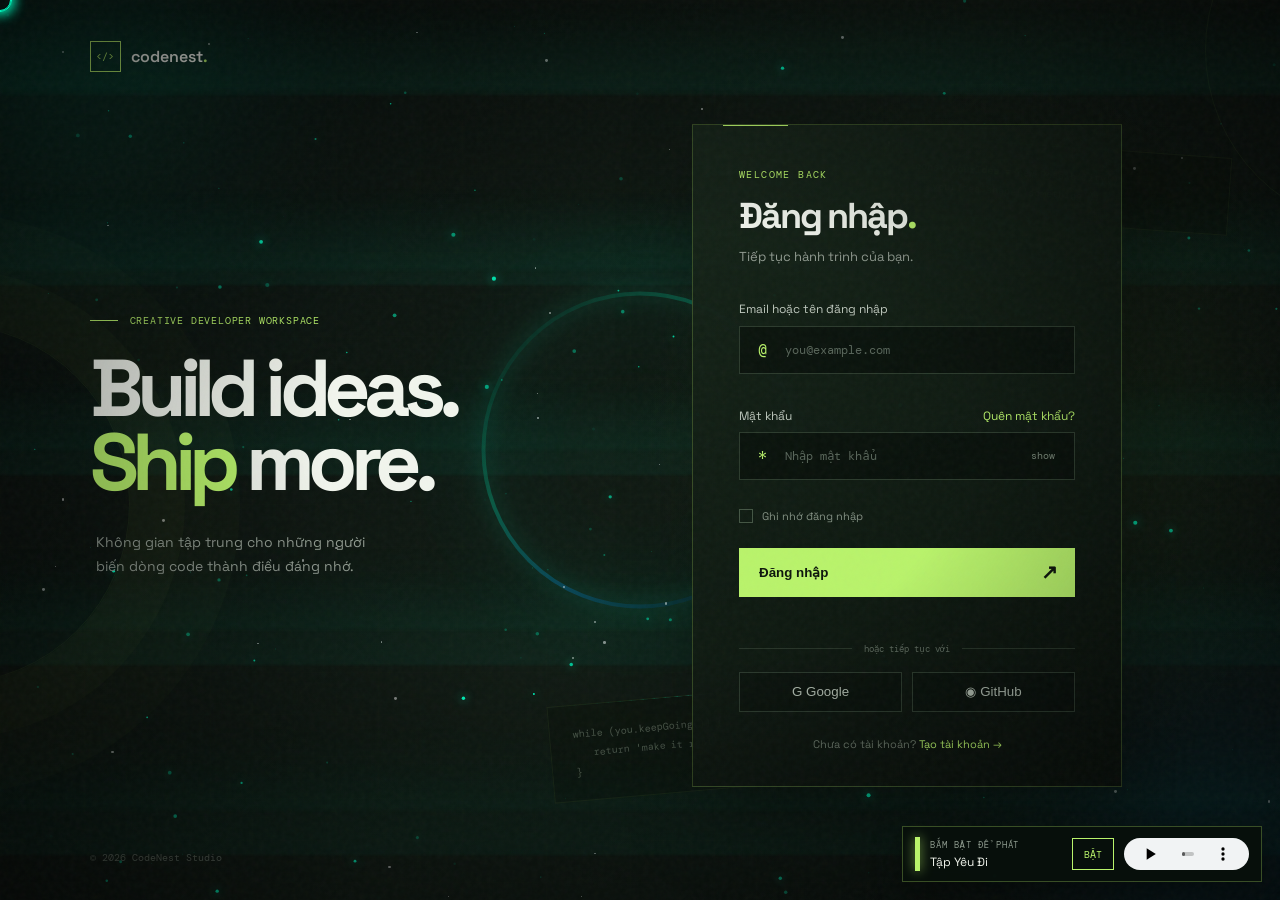
==== index.html @ 3dbcc1f5 "Upload web" ====
<!DOCTYPE html>
<html lang="vi">
<head>
  <meta charset="UTF-8">
  <meta name="viewport" content="width=device-width, initial-scale=1.0">
  <title>CodeNest | Đăng nhập</title>
  <link rel="preconnect" href="https://fonts.googleapis.com">
  <link rel="preconnect" href="https://fonts.gstatic.com" crossorigin>
  <link href="https://fonts.googleapis.com/css2?family=DM+Mono:wght@400;500&family=Space+Grotesk:wght@400;500;600;700&display=swap" rel="stylesheet">
  <link rel="stylesheet" href="app.css">
</head>
<body>
  <div class="cursor" aria-hidden="true"></div>
  <div class="blob blob-1" aria-hidden="true"></div>
  <div class="blob blob-2" aria-hidden="true"></div>
  <div class="blob blob-3" aria-hidden="true"></div>
  <div class="stars" id="stars" aria-hidden="true"></div>
  <div class="floor-glow" aria-hidden="true"></div>
  <div class="light-core" aria-hidden="true"></div>
  <canvas id="particles" aria-hidden="true"></canvas>
  <div class="vignette" aria-hidden="true"></div>
  <div class="noise" aria-hidden="true"></div>
  <svg id="lampSvg" viewBox="0 0 230 230" aria-hidden="true">
    <defs><linearGradient id="rodGradient" x1="0" y1="0" x2="1" y2="1"><stop offset="0%" stop-color="#021a12"/><stop offset="35%" stop-color="#00ffc3"/><stop offset="60%" stop-color="#00aaff"/><stop offset="100%" stop-color="#021a12"/></linearGradient></defs>
    <circle cx="115" cy="115" r="80" fill="none" stroke="url(#rodGradient)" stroke-width="2"/>
  </svg>
  <div class="ambient ambient-left" aria-hidden="true"></div>
  <div class="ambient ambient-right" aria-hidden="true"></div>
  <main class="page-shell">
    <section class="intro" aria-label="Giới thiệu">
      <a class="brand" href="#"><span class="brand-mark">&lt;/&gt;</span><span>codenest<span class="accent">.</span></span></a>
      <div class="intro-copy">
        <p class="eyebrow"><span class="eyebrow-line"></span> creative developer workspace</p>
        <h1>Build ideas.<br><em>Ship</em> more.</h1>
        <p class="intro-text">Không gian tập trung cho những người biến dòng code thành điều đáng nhớ.</p>
      </div>
      <p class="copyright">© 2026 CodeNest Studio</p>
    </section>
    <section class="login-wrap" aria-label="Biểu mẫu đăng nhập">
      <div class="code-panel code-panel-top" aria-hidden="true"><span>const <b>yourIdea</b> = new Possibility();</span><span class="indent">yourIdea.shape('something');</span></div>
      <div class="login-card">
        <p class="card-kicker" id="cardKicker">WELCOME BACK</p>
        <h2 id="cardTitle">Đăng nhập<span class="accent">.</span></h2>
        <p class="card-subtitle" id="cardSubtitle">Tiếp tục hành trình của bạn.</p>
        <form id="loginForm" novalidate>
          <label for="email" id="emailLabel">Email hoặc tên đăng nhập</label>
          <div class="input-shell"><span class="input-icon">@</span><input id="email" type="text" placeholder="you@example.com" required></div>
          <p class="field-error" id="emailError" role="alert"></p>
          <div class="password-label-row"><label for="password">Mật khẩu</label><a href="#reset">Quên mật khẩu?</a></div>
          <div class="input-shell"><span class="input-icon">*</span><input id="password" type="password" placeholder="Nhập mật khẩu" minlength="6" required><button class="toggle-password" type="button">show</button></div>
          <p class="field-error" id="passwordError" role="alert"></p>
          <label class="remember-row"><input type="checkbox"><span class="checkmark"></span><span>Ghi nhớ đăng nhập</span></label>
          <button class="submit-button" type="submit"><span>Đăng nhập</span><span class="button-arrow">↗</span></button>
          <p class="form-status" id="formStatus" role="status"></p>
        </form>
        <div class="divider"><span>hoặc tiếp tục với</span></div>
        <div class="social-row"><button class="social-button" type="button">G Google</button><button class="social-button" type="button">◉ GitHub</button></div>
        <p class="signup-prompt" id="signupPrompt">Chưa có tài khoản? <a href="#signup">Tạo tài khoản →</a></p>
      </div>
      <div class="code-panel code-panel-bottom" aria-hidden="true"><span>while (you.keepGoing()) {</span><span class="indent">return 'make it real';</span><span>}</span></div>
    </section>
  </main>
  <script src="app.js"></script>
</body>
</html>
---- app.css ----
* { box-sizing: border-box; user-select: none; -webkit-user-select: none; }
input, textarea { user-select: text; -webkit-user-select: text; }
:root { --ink:#f1f5ed; --muted:#919b91; --green:#b9f36b; --mono:'DM Mono',monospace; --display:'Space Grotesk',sans-serif; }
html,body { min-width:320px; min-height:100%; margin:0; }
body { overflow-x:hidden; color:var(--ink); font-family:var(--display); background:#080d0b; }
body::before { position:fixed; inset:0; z-index:-2; content:''; background:radial-gradient(circle at 78% 48%,rgba(63,103,42,.23),transparent 32%),linear-gradient(125deg,#080d0b,#101a13 52%,#0a100d); }
body::after { position:fixed; inset:0; z-index:-1; content:''; opacity:.28; pointer-events:none; background-image:linear-gradient(rgba(185,243,107,.025) 1px,transparent 1px),linear-gradient(90deg,rgba(185,243,107,.025) 1px,transparent 1px); background-size:42px 42px; }
.blob { position:fixed; z-index:-4; border-radius:50%; filter:blur(90px); pointer-events:none; mix-blend-mode:screen; }
.blob-1 { width:420px; height:420px; top:-150px; left:-120px; opacity:.2; background:#00ffc3; animation:neon-blob-one 22s ease-in-out infinite alternate; }
.blob-2 { width:360px; height:360px; right:-110px; bottom:-130px; opacity:.22; background:#00aaff; animation:neon-blob-two 18s ease-in-out infinite alternate; }
.blob-3 { width:270px; height:270px; top:38%; left:44%; opacity:.12; background:#00c060; animation:neon-blob-three 25s ease-in-out infinite alternate; }
.stars { position:fixed; inset:0; z-index:-3; pointer-events:none; }
.star { position:absolute; border-radius:50%; background:#fff; opacity:.7; animation:neon-twinkle 3s ease-in-out infinite; }
#particles { position:fixed; inset:0; z-index:-2; width:100%; height:100%; pointer-events:none; }
.floor-glow { position:fixed; z-index:-4; width:70vw; height:180px; left:15%; bottom:-110px; opacity:.18; background:#00ffc3; filter:blur(100px); pointer-events:none; }
.light-core { position:fixed; z-index:-3; top:50%; left:50%; width:250px; height:250px; transform:translate(-50%,-50%); border-radius:50%; background:radial-gradient(circle,rgba(0,255,195,.28),transparent 65%); filter:blur(20px); pointer-events:none; }
#lampSvg { position:fixed; z-index:-2; top:50%; left:50%; width:min(450px,70vw); height:min(450px,70vw); opacity:.28; transform:translate(-50%,-50%); filter:drop-shadow(0 0 10px #00ffc3) drop-shadow(0 0 40px #00ffc3); animation:neon-rotate 24s linear infinite; pointer-events:none; }
.vignette,.noise { position:fixed; inset:0; pointer-events:none; }.vignette { z-index:5; background:radial-gradient(ellipse at center,transparent 35%,rgba(0,0,0,.62) 100%); }.noise { z-index:6; opacity:.035; background-image:url("data:image/svg+xml,%3Csvg viewBox='0 0 180 180' xmlns='http://www.w3.org/2000/svg'%3E%3Cfilter id='n'%3E%3CfeTurbulence type='fractalNoise' baseFrequency='.9' numOctaves='4' stitchTiles='stitch'/%3E%3C/filter%3E%3Crect width='100%25' height='100%25' filter='url(%23n)'/%3E%3C/svg%3E"); }
.cursor { position:fixed; z-index:20; width:24px; height:24px; border:1px solid #00ffc3; border-radius:50%; transform:translate(-50%,-50%); box-shadow:0 0 15px #00ffc3; pointer-events:none; transition:width .2s,height .2s; }
.ambient { position:fixed; width:360px; height:360px; border:1px solid rgba(185,243,107,.07); border-radius:50%; pointer-events:none; }
.ambient-left { left:-230px; top:36%; box-shadow:0 0 0 55px rgba(185,243,107,.025),0 0 0 110px rgba(185,243,107,.018); animation:orbit-left 18s ease-in-out infinite alternate; }
.ambient-right { right:-285px; top:-130px; animation:orbit-right 22s ease-in-out infinite alternate; }
.page-shell { display:grid; grid-template-columns:minmax(300px,.85fr) minmax(420px,1.15fr); gap:clamp(48px,9vw,150px); max-width:1280px; min-height:100vh; margin:auto; padding:38px 7vw 28px; }
.intro { display:flex; flex-direction:column; justify-content:space-between; padding:3px 0 8px; }
.brand { display:inline-flex; align-items:center; gap:10px; width:max-content; color:var(--ink); font-weight:600; text-decoration:none; }
.brand-mark { display:grid; width:31px; height:31px; place-items:center; border:1px solid var(--green); color:var(--green); font:10px var(--mono); }
.accent,h1 em { color:var(--green); }.intro-copy { max-width:455px; margin:-30px 0 0; animation:rise-in .8s ease both; }
.eyebrow { display:flex; align-items:center; gap:12px; margin:0 0 25px; color:var(--green); font:10px var(--mono); letter-spacing:.08em; text-transform:uppercase; }.eyebrow-line { width:28px; height:1px; background:var(--green); }
h1 { margin:0; font-size:clamp(57px,6.3vw,92px); line-height:.92; letter-spacing:-.085em; }h1 em { font-style:normal; }.intro-text { max-width:290px; margin:31px 0 0 6px; color:var(--muted); font-size:14px; line-height:1.7; }.copyright { margin:0; color:#59645a; font:10px var(--mono); }
.login-wrap { position:relative; display:flex; align-items:center; justify-content:center; min-height:700px; }.login-card { position:relative; z-index:2; width:min(100%,430px); padding:43px 46px 35px; border:1px solid rgba(185,243,107,.24); background:linear-gradient(145deg,rgba(22,36,25,.97),rgba(10,17,12,.97)); box-shadow:20px 26px 80px rgba(0,0,0,.35); animation:rise-in .8s .12s ease both; }.login-card::before { position:absolute; top:-1px; left:30px; width:65px; height:2px; content:''; background:var(--green); }
.card-kicker { margin:0 0 12px; color:var(--green); font:10px var(--mono); letter-spacing:.14em; }h2 { margin:0; font-size:36px; letter-spacing:-.06em; }.card-subtitle { margin:9px 0 32px; color:var(--muted); font-size:13px; }label,.password-label-row { color:#bec8bd; font-size:12px; }.password-label-row { display:flex; justify-content:space-between; margin-top:17px; }.password-label-row a,.signup-prompt a { color:var(--green); text-decoration:none; }
.input-shell { display:flex; align-items:center; height:48px; margin-top:8px; border:1px solid #2c3b2d; background:rgba(5,10,7,.5); transition:.2s; }.input-shell:focus-within { border-color:#85b944; box-shadow:0 0 0 3px rgba(185,243,107,.08); }.input-icon { width:45px; color:var(--green); font:15px var(--mono); text-align:center; }input { min-width:0; flex:1; height:100%; padding:0 8px 0 0; border:0; outline:0; color:var(--ink); font:12px var(--mono); background:transparent; }input::placeholder { color:#58655a; }.toggle-password { margin-right:13px; border:0; color:#788678; font:10px var(--mono); background:none; cursor:pointer; }.field-error { min-height:13px; margin:4px 0 0; color:#ff9e82; font-size:10px; }
.remember-row { display:flex; align-items:center; gap:9px; margin:12px 0 25px; color:#829082; font-size:11px; cursor:pointer; }.remember-row input { position:absolute; opacity:0; }.checkmark { width:14px; height:14px; border:1px solid #445544; }.remember-row input:checked + .checkmark { border-color:var(--green); background:var(--green); box-shadow:inset 0 0 0 3px #152315; }.submit-button { display:flex; align-items:center; justify-content:space-between; width:100%; height:49px; padding:0 17px 0 20px; border:0; color:#0d160c; font-weight:700; background:var(--green); cursor:pointer; transition:.2s; }.submit-button:hover { background:#d0ff8c; transform:translateY(-2px); }.button-arrow { font-size:20px; }.form-status { min-height:14px; margin:9px 0 -2px; color:var(--green); font-size:11px; text-align:center; }
.divider { display:flex; align-items:center; gap:12px; margin:25px 0 17px; color:#5c695d; font:9px var(--mono); white-space:nowrap; }.divider::before,.divider::after { flex:1; height:1px; content:''; background:#273428; }.social-row { display:grid; grid-template-columns:1fr 1fr; gap:10px; }.social-button { height:40px; border:1px solid #2b392d; color:#aeb9ad; background:rgba(5,10,7,.3); cursor:pointer; }.signup-prompt { margin:25px 0 0; color:#687568; font-size:11px; text-align:center; }
.code-panel { position:absolute; z-index:1; width:340px; padding:19px 23px; border:1px solid rgba(185,243,107,.1); color:#687766; font:10px/1.9 var(--mono); background:rgba(11,19,13,.56); opacity:.7; }.code-panel span { display:block; }.indent { padding-left:19px; }.code-panel-top { top:13%; right:-7%; transform:rotate(4deg); animation:panel-float 7s ease-in-out infinite; }.code-panel-bottom { bottom:10%; left:-13%; transform:rotate(-5deg); animation:panel-float 8s 1.2s ease-in-out infinite reverse; }
@keyframes rise-in { from { opacity:0; transform:translateY(18px); } to { opacity:1; transform:translateY(0); } }@keyframes panel-float { 0%,100% { margin-top:0; } 50% { margin-top:-9px; } }@keyframes orbit-left { to { transform:translate(24px,-14px) rotate(7deg); } }@keyframes orbit-right { to { transform:translate(-18px,25px) rotate(-5deg); } }
@keyframes neon-blob-one { to { transform:translate(170px,120px) scale(1.2); } }@keyframes neon-blob-two { to { transform:translate(-150px,-120px) scale(1.25); } }@keyframes neon-blob-three { to { transform:translate(120px,-80px) scale(1.25); } }@keyframes neon-twinkle { 0%,100% { opacity:.15; transform:scale(.5); } 50% { opacity:1; transform:scale(1.5); } }@keyframes neon-rotate { to { transform:translate(-50%,-50%) rotate(360deg); } }
@media (prefers-reduced-motion:reduce) { *,*::before,*::after { animation-duration:.01ms !important; transition-duration:.01ms !important; } }
@media (max-width:900px) { .page-shell { grid-template-columns:1fr; gap:36px; padding:28px 6vw 35px; }.intro { min-height:370px; }.intro-copy { margin:45px 0 0; }.login-wrap { min-height:630px; }.code-panel-bottom { left:0; }.code-panel-top { right:-3%; } }
@media (max-width:520px) { .page-shell { padding:24px 20px 30px; }.intro { min-height:330px; }.intro-copy { margin-top:52px; }.copyright { display:none; }h1 { font-size:58px; }.login-wrap { min-height:600px; }.login-card { padding:35px 23px 29px; }.code-panel { width:250px; padding:14px; font-size:8px; }.code-panel-top { top:2%; right:-13%; }.code-panel-bottom { bottom:2%; left:-10%; } }
.login-card,.code-panel{isolation:isolate;overflow:hidden}.login-card::after,.code-panel::after{position:absolute;inset:-1px;z-index:0;padding:1px;content:'';border-radius:inherit;background:conic-gradient(from 0deg,transparent 0deg,transparent 285deg,#00ffc3 320deg,#6ee7ff 345deg,transparent 360deg);animation:border-run 4s linear infinite;mask:linear-gradient(#000 0 0) content-box,linear-gradient(#000 0 0);mask-composite:exclude;pointer-events:none}@keyframes border-run{to{transform:rotate(360deg)}}
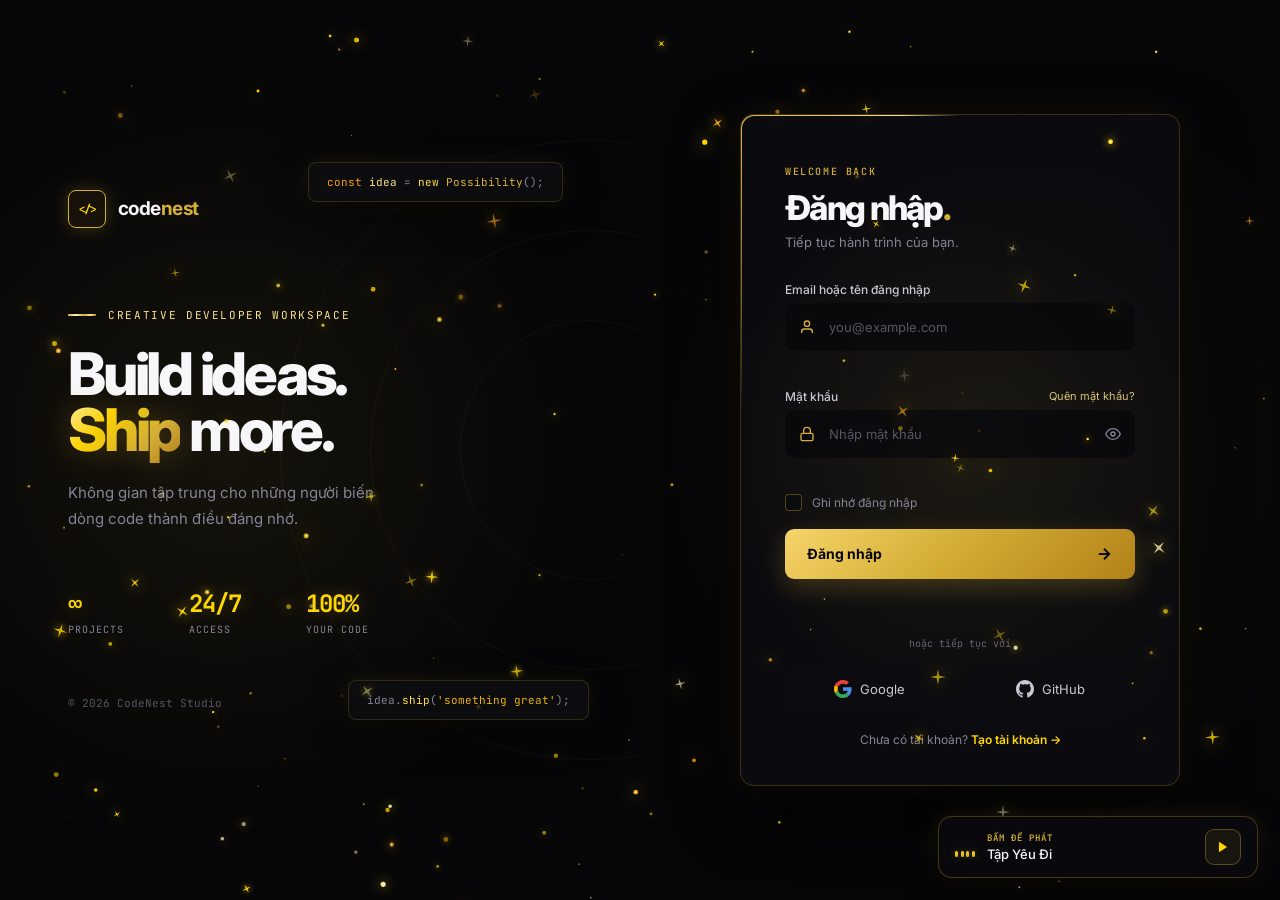
==== commit 42abad85: "first commit" ====
--- a/index.html
+++ b/index.html
@@ -6,60 +6,151 @@
   <title>CodeNest | Đăng nhập</title>
   <link rel="preconnect" href="https://fonts.googleapis.com">
   <link rel="preconnect" href="https://fonts.gstatic.com" crossorigin>
-  <link href="https://fonts.googleapis.com/css2?family=DM+Mono:wght@400;500&family=Space+Grotesk:wght@400;500;600;700&display=swap" rel="stylesheet">
+  <link href="https://fonts.googleapis.com/css2?family=Inter:wght@300;400;500;600;700;800&family=JetBrains+Mono:wght@400;500&display=swap" rel="stylesheet">
   <link rel="stylesheet" href="app.css">
 </head>
 <body>
-  <div class="cursor" aria-hidden="true"></div>
-  <div class="blob blob-1" aria-hidden="true"></div>
-  <div class="blob blob-2" aria-hidden="true"></div>
-  <div class="blob blob-3" aria-hidden="true"></div>
-  <div class="stars" id="stars" aria-hidden="true"></div>
-  <div class="floor-glow" aria-hidden="true"></div>
-  <div class="light-core" aria-hidden="true"></div>
+  <!-- Background effects -->
+  <div class="bg-grid" aria-hidden="true"></div>
   <canvas id="particles" aria-hidden="true"></canvas>
-  <div class="vignette" aria-hidden="true"></div>
-  <div class="noise" aria-hidden="true"></div>
-  <svg id="lampSvg" viewBox="0 0 230 230" aria-hidden="true">
-    <defs><linearGradient id="rodGradient" x1="0" y1="0" x2="1" y2="1"><stop offset="0%" stop-color="#021a12"/><stop offset="35%" stop-color="#00ffc3"/><stop offset="60%" stop-color="#00aaff"/><stop offset="100%" stop-color="#021a12"/></linearGradient></defs>
-    <circle cx="115" cy="115" r="80" fill="none" stroke="url(#rodGradient)" stroke-width="2"/>
-  </svg>
-  <div class="ambient ambient-left" aria-hidden="true"></div>
-  <div class="ambient ambient-right" aria-hidden="true"></div>
-  <main class="page-shell">
-    <section class="intro" aria-label="Giới thiệu">
-      <a class="brand" href="#"><span class="brand-mark">&lt;/&gt;</span><span>codenest<span class="accent">.</span></span></a>
-      <div class="intro-copy">
-        <p class="eyebrow"><span class="eyebrow-line"></span> creative developer workspace</p>
-        <h1>Build ideas.<br><em>Ship</em> more.</h1>
-        <p class="intro-text">Không gian tập trung cho những người biến dòng code thành điều đáng nhớ.</p>
+  <div class="glow glow-1" aria-hidden="true"></div>
+  <div class="glow glow-2" aria-hidden="true"></div>
+  <div class="cursor" id="cursor" aria-hidden="true"></div>
+  <div class="cursor-dot" id="cursorDot" aria-hidden="true"></div>
+
+  <main class="auth-root" id="authRoot">
+    <!-- Left panel -->
+    <section class="auth-hero" aria-label="Giới thiệu">
+      <div class="hero-inner">
+        <a class="brand" href="#">
+          <div class="brand-icon">&lt;/&gt;</div>
+          <span class="brand-name">code<span class="accent">nest</span></span>
+        </a>
+        <div class="hero-copy" id="heroCopy">
+          <p class="hero-tag">Creative Developer Workspace</p>
+          <h1 class="hero-title">Build ideas.<br><span class="accent-text">Ship</span> more.</h1>
+          <p class="hero-desc">Không gian tập trung cho những người biến dòng code thành điều đáng nhớ.</p>
+        </div>
+        <div class="hero-stats">
+          <div class="stat-item">
+            <span class="stat-num">∞</span>
+            <span class="stat-label">Projects</span>
+          </div>
+          <div class="stat-divider"></div>
+          <div class="stat-item">
+            <span class="stat-num">24/7</span>
+            <span class="stat-label">Access</span>
+          </div>
+          <div class="stat-divider"></div>
+          <div class="stat-item">
+            <span class="stat-num">100%</span>
+            <span class="stat-label">Your code</span>
+          </div>
+        </div>
+        <p class="hero-copy-small">© 2026 CodeNest Studio</p>
       </div>
-      <p class="copyright">© 2026 CodeNest Studio</p>
+      <div class="hero-deco" aria-hidden="true">
+        <div class="deco-ring deco-ring-1"></div>
+        <div class="deco-ring deco-ring-2"></div>
+        <div class="deco-ring deco-ring-3"></div>
+        <div class="code-float code-float-1">
+          <span class="cf-kw">const</span> <span class="cf-var">idea</span> = <span class="cf-fn">new</span> <span class="cf-cls">Possibility</span>();
+        </div>
+        <div class="code-float code-float-2">
+          idea.<span class="cf-fn">ship</span>(<span class="cf-str">'something great'</span>);
+        </div>
+      </div>
     </section>
-    <section class="login-wrap" aria-label="Biểu mẫu đăng nhập">
-      <div class="code-panel code-panel-top" aria-hidden="true"><span>const <b>yourIdea</b> = new Possibility();</span><span class="indent">yourIdea.shape('something');</span></div>
-      <div class="login-card">
-        <p class="card-kicker" id="cardKicker">WELCOME BACK</p>
-        <h2 id="cardTitle">Đăng nhập<span class="accent">.</span></h2>
-        <p class="card-subtitle" id="cardSubtitle">Tiếp tục hành trình của bạn.</p>
-        <form id="loginForm" novalidate>
-          <label for="email" id="emailLabel">Email hoặc tên đăng nhập</label>
-          <div class="input-shell"><span class="input-icon">@</span><input id="email" type="text" placeholder="you@example.com" required></div>
-          <p class="field-error" id="emailError" role="alert"></p>
-          <div class="password-label-row"><label for="password">Mật khẩu</label><a href="#reset">Quên mật khẩu?</a></div>
-          <div class="input-shell"><span class="input-icon">*</span><input id="password" type="password" placeholder="Nhập mật khẩu" minlength="6" required><button class="toggle-password" type="button">show</button></div>
-          <p class="field-error" id="passwordError" role="alert"></p>
-          <label class="remember-row"><input type="checkbox"><span class="checkmark"></span><span>Ghi nhớ đăng nhập</span></label>
-          <button class="submit-button" type="submit"><span>Đăng nhập</span><span class="button-arrow">↗</span></button>
+
+    <!-- Right panel: login/signup card -->
+    <section class="auth-panel" aria-label="Xác thực">
+      <div class="auth-card" id="authCard">
+        <div class="card-header">
+          <span class="card-mode-tag" id="cardModeTag">WELCOME BACK</span>
+          <h2 class="card-title" id="cardTitle">Đăng nhập<span class="accent">.</span></h2>
+          <p class="card-sub" id="cardSub">Tiếp tục hành trình của bạn.</p>
+        </div>
+
+        <form id="loginForm" class="auth-form" novalidate>
+          <!-- Username/email field -->
+          <div class="field-group" id="fieldEmail">
+            <label class="field-label" for="emailInput" id="emailLabel">Email hoặc tên đăng nhập</label>
+            <div class="field-wrap">
+              <span class="field-icon">
+                <svg width="16" height="16" viewBox="0 0 24 24" fill="none" stroke="currentColor" stroke-width="2"><path d="M20 21v-2a4 4 0 0 0-4-4H8a4 4 0 0 0-4 4v2"/><circle cx="12" cy="7" r="4"/></svg>
+              </span>
+              <input id="emailInput" class="field-input" type="text" placeholder="you@example.com" autocomplete="username" required>
+            </div>
+            <p class="field-err" id="emailErr" role="alert"></p>
+          </div>
+
+          <!-- Password field -->
+          <div class="field-group">
+            <div class="field-label-row">
+              <label class="field-label" for="passwordInput">Mật khẩu</label>
+              <a class="field-link" href="#" id="forgotLink">Quên mật khẩu?</a>
+            </div>
+            <div class="field-wrap">
+              <span class="field-icon">
+                <svg width="16" height="16" viewBox="0 0 24 24" fill="none" stroke="currentColor" stroke-width="2"><rect x="3" y="11" width="18" height="11" rx="2"/><path d="M7 11V7a5 5 0 0 1 10 0v4"/></svg>
+              </span>
+              <input id="passwordInput" class="field-input" type="password" placeholder="Nhập mật khẩu" minlength="6" autocomplete="current-password" required>
+              <button class="toggle-pw" type="button" id="togglePw" aria-label="Hiện/ẩn mật khẩu">
+                <svg class="eye-open" width="16" height="16" viewBox="0 0 24 24" fill="none" stroke="currentColor" stroke-width="2"><path d="M1 12s4-8 11-8 11 8 11 8-4 8-11 8-11-8-11-8z"/><circle cx="12" cy="12" r="3"/></svg>
+                <svg class="eye-closed" width="16" height="16" viewBox="0 0 24 24" fill="none" stroke="currentColor" stroke-width="2" style="display:none"><path d="M17.94 17.94A10.07 10.07 0 0 1 12 20c-7 0-11-8-11-8a18.45 18.45 0 0 1 5.06-5.94"/><path d="M9.9 4.24A9.12 9.12 0 0 1 12 4c7 0 11 8 11 8a18.5 18.5 0 0 1-2.16 3.19"/><line x1="1" y1="1" x2="23" y2="23"/></svg>
+              </button>
+            </div>
+            <p class="field-err" id="passwordErr" role="alert"></p>
+          </div>
+
+          <!-- Confirm password (signup only) -->
+          <div class="field-group" id="fieldConfirm" style="display:none;">
+            <label class="field-label" for="confirmInput">Nhập lại mật khẩu</label>
+            <div class="field-wrap">
+              <span class="field-icon">
+                <svg width="16" height="16" viewBox="0 0 24 24" fill="none" stroke="currentColor" stroke-width="2"><rect x="3" y="11" width="18" height="11" rx="2"/><path d="M7 11V7a5 5 0 0 1 10 0v4"/></svg>
+              </span>
+              <input id="confirmInput" class="field-input" type="password" placeholder="Nhập lại mật khẩu" minlength="6" autocomplete="new-password">
+            </div>
+            <p class="field-err" id="confirmErr" role="alert"></p>
+          </div>
+
+          <!-- Remember me (login only) -->
+          <label class="remember-row" id="rememberRow">
+            <input type="checkbox" id="rememberCheck" class="check-input">
+            <span class="checkmark"></span>
+            <span>Ghi nhớ đăng nhập</span>
+          </label>
+
+          <!-- Submit -->
+          <button class="submit-btn" type="submit" id="submitBtn">
+            <span id="submitLabel">Đăng nhập</span>
+            <svg width="18" height="18" viewBox="0 0 24 24" fill="none" stroke="currentColor" stroke-width="2.5"><line x1="5" y1="12" x2="19" y2="12"/><polyline points="12 5 19 12 12 19"/></svg>
+          </button>
+
           <p class="form-status" id="formStatus" role="status"></p>
         </form>
-        <div class="divider"><span>hoặc tiếp tục với</span></div>
-        <div class="social-row"><button class="social-button" type="button">G Google</button><button class="social-button" type="button">◉ GitHub</button></div>
-        <p class="signup-prompt" id="signupPrompt">Chưa có tài khoản? <a href="#signup">Tạo tài khoản →</a></p>
+
+        <div class="card-divider"><span>hoặc tiếp tục với</span></div>
+
+        <div class="social-btns">
+          <button class="social-btn" type="button">
+            <svg width="18" height="18" viewBox="0 0 24 24"><path fill="#EA4335" d="M5.266 9.765A7.077 7.077 0 0 1 12 4.909c1.69 0 3.218.6 4.418 1.582L19.91 3C17.782 1.145 15.055 0 12 0 7.27 0 3.198 2.698 1.24 6.65l4.026 3.115Z"/><path fill="#34A853" d="M16.04 18.013c-1.09.703-2.474 1.078-4.04 1.078a7.077 7.077 0 0 1-6.723-4.823l-4.04 3.067A11.965 11.965 0 0 0 12 24c2.933 0 5.735-1.043 7.834-3l-3.793-2.987Z"/><path fill="#4A90E2" d="M19.834 21c2.195-2.048 3.62-5.096 3.62-9 0-.71-.109-1.473-.272-2.182H12v4.637h6.436c-.317 1.559-1.17 2.766-2.395 3.558L19.834 21Z"/><path fill="#FBBC05" d="M5.277 14.268A7.12 7.12 0 0 1 4.909 12c0-.782.125-1.533.357-2.235L1.24 6.65A11.934 11.934 0 0 0 0 12c0 1.92.445 3.73 1.237 5.335l4.04-3.067Z"/></svg>
+            Google
+          </button>
+          <button class="social-btn" type="button">
+            <svg width="18" height="18" viewBox="0 0 24 24" fill="currentColor"><path d="M12 0C5.374 0 0 5.373 0 12c0 5.302 3.438 9.8 8.207 11.387.599.111.793-.261.793-.577v-2.234c-3.338.726-4.033-1.416-4.033-1.416-.546-1.387-1.333-1.756-1.333-1.756-1.089-.745.083-.729.083-.729 1.205.084 1.839 1.237 1.839 1.237 1.07 1.834 2.807 1.304 3.492.997.107-.775.418-1.305.762-1.604-2.665-.305-5.467-1.334-5.467-5.931 0-1.311.469-2.381 1.236-3.221-.124-.303-.535-1.524.117-3.176 0 0 1.008-.322 3.301 1.23A11.509 11.509 0 0 1 12 5.803c1.02.005 2.047.138 3.006.404 2.291-1.552 3.297-1.23 3.297-1.23.653 1.653.242 2.874.118 3.176.77.84 1.235 1.911 1.235 3.221 0 4.609-2.807 5.624-5.479 5.921.43.372.823 1.102.823 2.222v3.293c0 .319.192.694.801.576C20.566 21.797 24 17.3 24 12c0-6.627-5.373-12-12-12z"/></svg>
+            GitHub
+          </button>
+        </div>
+
+        <p class="toggle-mode" id="toggleMode">
+          Chưa có tài khoản? <a href="#" id="toggleLink">Tạo tài khoản →</a>
+        </p>
       </div>
-      <div class="code-panel code-panel-bottom" aria-hidden="true"><span>while (you.keepGoing()) {</span><span class="indent">return 'make it real';</span><span>}</span></div>
     </section>
   </main>
+
   <script src="app.js"></script>
 </body>
 </html>
--- a/app.css
+++ b/app.css
@@ -1,41 +1,893 @@
-* { box-sizing: border-box; user-select: none; -webkit-user-select: none; }
-input, textarea { user-select: text; -webkit-user-select: text; }
-:root { --ink:#f1f5ed; --muted:#919b91; --green:#b9f36b; --mono:'DM Mono',monospace; --display:'Space Grotesk',sans-serif; }
-html,body { min-width:320px; min-height:100%; margin:0; }
-body { overflow-x:hidden; color:var(--ink); font-family:var(--display); background:#080d0b; }
-body::before { position:fixed; inset:0; z-index:-2; content:''; background:radial-gradient(circle at 78% 48%,rgba(63,103,42,.23),transparent 32%),linear-gradient(125deg,#080d0b,#101a13 52%,#0a100d); }
-body::after { position:fixed; inset:0; z-index:-1; content:''; opacity:.28; pointer-events:none; background-image:linear-gradient(rgba(185,243,107,.025) 1px,transparent 1px),linear-gradient(90deg,rgba(185,243,107,.025) 1px,transparent 1px); background-size:42px 42px; }
-.blob { position:fixed; z-index:-4; border-radius:50%; filter:blur(90px); pointer-events:none; mix-blend-mode:screen; }
-.blob-1 { width:420px; height:420px; top:-150px; left:-120px; opacity:.2; background:#00ffc3; animation:neon-blob-one 22s ease-in-out infinite alternate; }
-.blob-2 { width:360px; height:360px; right:-110px; bottom:-130px; opacity:.22; background:#00aaff; animation:neon-blob-two 18s ease-in-out infinite alternate; }
-.blob-3 { width:270px; height:270px; top:38%; left:44%; opacity:.12; background:#00c060; animation:neon-blob-three 25s ease-in-out infinite alternate; }
-.stars { position:fixed; inset:0; z-index:-3; pointer-events:none; }
-.star { position:absolute; border-radius:50%; background:#fff; opacity:.7; animation:neon-twinkle 3s ease-in-out infinite; }
-#particles { position:fixed; inset:0; z-index:-2; width:100%; height:100%; pointer-events:none; }
-.floor-glow { position:fixed; z-index:-4; width:70vw; height:180px; left:15%; bottom:-110px; opacity:.18; background:#00ffc3; filter:blur(100px); pointer-events:none; }
-.light-core { position:fixed; z-index:-3; top:50%; left:50%; width:250px; height:250px; transform:translate(-50%,-50%); border-radius:50%; background:radial-gradient(circle,rgba(0,255,195,.28),transparent 65%); filter:blur(20px); pointer-events:none; }
-#lampSvg { position:fixed; z-index:-2; top:50%; left:50%; width:min(450px,70vw); height:min(450px,70vw); opacity:.28; transform:translate(-50%,-50%); filter:drop-shadow(0 0 10px #00ffc3) drop-shadow(0 0 40px #00ffc3); animation:neon-rotate 24s linear infinite; pointer-events:none; }
-.vignette,.noise { position:fixed; inset:0; pointer-events:none; }.vignette { z-index:5; background:radial-gradient(ellipse at center,transparent 35%,rgba(0,0,0,.62) 100%); }.noise { z-index:6; opacity:.035; background-image:url("data:image/svg+xml,%3Csvg viewBox='0 0 180 180' xmlns='http://www.w3.org/2000/svg'%3E%3Cfilter id='n'%3E%3CfeTurbulence type='fractalNoise' baseFrequency='.9' numOctaves='4' stitchTiles='stitch'/%3E%3C/filter%3E%3Crect width='100%25' height='100%25' filter='url(%23n)'/%3E%3C/svg%3E"); }
-.cursor { position:fixed; z-index:20; width:24px; height:24px; border:1px solid #00ffc3; border-radius:50%; transform:translate(-50%,-50%); box-shadow:0 0 15px #00ffc3; pointer-events:none; transition:width .2s,height .2s; }
-.ambient { position:fixed; width:360px; height:360px; border:1px solid rgba(185,243,107,.07); border-radius:50%; pointer-events:none; }
-.ambient-left { left:-230px; top:36%; box-shadow:0 0 0 55px rgba(185,243,107,.025),0 0 0 110px rgba(185,243,107,.018); animation:orbit-left 18s ease-in-out infinite alternate; }
-.ambient-right { right:-285px; top:-130px; animation:orbit-right 22s ease-in-out infinite alternate; }
-.page-shell { display:grid; grid-template-columns:minmax(300px,.85fr) minmax(420px,1.15fr); gap:clamp(48px,9vw,150px); max-width:1280px; min-height:100vh; margin:auto; padding:38px 7vw 28px; }
-.intro { display:flex; flex-direction:column; justify-content:space-between; padding:3px 0 8px; }
-.brand { display:inline-flex; align-items:center; gap:10px; width:max-content; color:var(--ink); font-weight:600; text-decoration:none; }
-.brand-mark { display:grid; width:31px; height:31px; place-items:center; border:1px solid var(--green); color:var(--green); font:10px var(--mono); }
-.accent,h1 em { color:var(--green); }.intro-copy { max-width:455px; margin:-30px 0 0; animation:rise-in .8s ease both; }
-.eyebrow { display:flex; align-items:center; gap:12px; margin:0 0 25px; color:var(--green); font:10px var(--mono); letter-spacing:.08em; text-transform:uppercase; }.eyebrow-line { width:28px; height:1px; background:var(--green); }
-h1 { margin:0; font-size:clamp(57px,6.3vw,92px); line-height:.92; letter-spacing:-.085em; }h1 em { font-style:normal; }.intro-text { max-width:290px; margin:31px 0 0 6px; color:var(--muted); font-size:14px; line-height:1.7; }.copyright { margin:0; color:#59645a; font:10px var(--mono); }
-.login-wrap { position:relative; display:flex; align-items:center; justify-content:center; min-height:700px; }.login-card { position:relative; z-index:2; width:min(100%,430px); padding:43px 46px 35px; border:1px solid rgba(185,243,107,.24); background:linear-gradient(145deg,rgba(22,36,25,.97),rgba(10,17,12,.97)); box-shadow:20px 26px 80px rgba(0,0,0,.35); animation:rise-in .8s .12s ease both; }.login-card::before { position:absolute; top:-1px; left:30px; width:65px; height:2px; content:''; background:var(--green); }
-.card-kicker { margin:0 0 12px; color:var(--green); font:10px var(--mono); letter-spacing:.14em; }h2 { margin:0; font-size:36px; letter-spacing:-.06em; }.card-subtitle { margin:9px 0 32px; color:var(--muted); font-size:13px; }label,.password-label-row { color:#bec8bd; font-size:12px; }.password-label-row { display:flex; justify-content:space-between; margin-top:17px; }.password-label-row a,.signup-prompt a { color:var(--green); text-decoration:none; }
-.input-shell { display:flex; align-items:center; height:48px; margin-top:8px; border:1px solid #2c3b2d; background:rgba(5,10,7,.5); transition:.2s; }.input-shell:focus-within { border-color:#85b944; box-shadow:0 0 0 3px rgba(185,243,107,.08); }.input-icon { width:45px; color:var(--green); font:15px var(--mono); text-align:center; }input { min-width:0; flex:1; height:100%; padding:0 8px 0 0; border:0; outline:0; color:var(--ink); font:12px var(--mono); background:transparent; }input::placeholder { color:#58655a; }.toggle-password { margin-right:13px; border:0; color:#788678; font:10px var(--mono); background:none; cursor:pointer; }.field-error { min-height:13px; margin:4px 0 0; color:#ff9e82; font-size:10px; }
-.remember-row { display:flex; align-items:center; gap:9px; margin:12px 0 25px; color:#829082; font-size:11px; cursor:pointer; }.remember-row input { position:absolute; opacity:0; }.checkmark { width:14px; height:14px; border:1px solid #445544; }.remember-row input:checked + .checkmark { border-color:var(--green); background:var(--green); box-shadow:inset 0 0 0 3px #152315; }.submit-button { display:flex; align-items:center; justify-content:space-between; width:100%; height:49px; padding:0 17px 0 20px; border:0; color:#0d160c; font-weight:700; background:var(--green); cursor:pointer; transition:.2s; }.submit-button:hover { background:#d0ff8c; transform:translateY(-2px); }.button-arrow { font-size:20px; }.form-status { min-height:14px; margin:9px 0 -2px; color:var(--green); font-size:11px; text-align:center; }
-.divider { display:flex; align-items:center; gap:12px; margin:25px 0 17px; color:#5c695d; font:9px var(--mono); white-space:nowrap; }.divider::before,.divider::after { flex:1; height:1px; content:''; background:#273428; }.social-row { display:grid; grid-template-columns:1fr 1fr; gap:10px; }.social-button { height:40px; border:1px solid #2b392d; color:#aeb9ad; background:rgba(5,10,7,.3); cursor:pointer; }.signup-prompt { margin:25px 0 0; color:#687568; font-size:11px; text-align:center; }
-.code-panel { position:absolute; z-index:1; width:340px; padding:19px 23px; border:1px solid rgba(185,243,107,.1); color:#687766; font:10px/1.9 var(--mono); background:rgba(11,19,13,.56); opacity:.7; }.code-panel span { display:block; }.indent { padding-left:19px; }.code-panel-top { top:13%; right:-7%; transform:rotate(4deg); animation:panel-float 7s ease-in-out infinite; }.code-panel-bottom { bottom:10%; left:-13%; transform:rotate(-5deg); animation:panel-float 8s 1.2s ease-in-out infinite reverse; }
-@keyframes rise-in { from { opacity:0; transform:translateY(18px); } to { opacity:1; transform:translateY(0); } }@keyframes panel-float { 0%,100% { margin-top:0; } 50% { margin-top:-9px; } }@keyframes orbit-left { to { transform:translate(24px,-14px) rotate(7deg); } }@keyframes orbit-right { to { transform:translate(-18px,25px) rotate(-5deg); } }
-@keyframes neon-blob-one { to { transform:translate(170px,120px) scale(1.2); } }@keyframes neon-blob-two { to { transform:translate(-150px,-120px) scale(1.25); } }@keyframes neon-blob-three { to { transform:translate(120px,-80px) scale(1.25); } }@keyframes neon-twinkle { 0%,100% { opacity:.15; transform:scale(.5); } 50% { opacity:1; transform:scale(1.5); } }@keyframes neon-rotate { to { transform:translate(-50%,-50%) rotate(360deg); } }
-@media (prefers-reduced-motion:reduce) { *,*::before,*::after { animation-duration:.01ms !important; transition-duration:.01ms !important; } }
-@media (max-width:900px) { .page-shell { grid-template-columns:1fr; gap:36px; padding:28px 6vw 35px; }.intro { min-height:370px; }.intro-copy { margin:45px 0 0; }.login-wrap { min-height:630px; }.code-panel-bottom { left:0; }.code-panel-top { right:-3%; } }
-@media (max-width:520px) { .page-shell { padding:24px 20px 30px; }.intro { min-height:330px; }.intro-copy { margin-top:52px; }.copyright { display:none; }h1 { font-size:58px; }.login-wrap { min-height:600px; }.login-card { padding:35px 23px 29px; }.code-panel { width:250px; padding:14px; font-size:8px; }.code-panel-top { top:2%; right:-13%; }.code-panel-bottom { bottom:2%; left:-10%; } }
-.login-card,.code-panel{isolation:isolate;overflow:hidden}.login-card::after,.code-panel::after{position:absolute;inset:-1px;z-index:0;padding:1px;content:'';border-radius:inherit;background:conic-gradient(from 0deg,transparent 0deg,transparent 285deg,#00ffc3 320deg,#6ee7ff 345deg,transparent 360deg);animation:border-run 4s linear infinite;mask:linear-gradient(#000 0 0) content-box,linear-gradient(#000 0 0);mask-composite:exclude;pointer-events:none}@keyframes border-run{to{transform:rotate(360deg)}}
+/* ============================================================
+   CodeNest – app.css (Login / Signup Page)
+   Luxury Gold & Obsidian Black Theme — Ultra Animations & Professional
+   ============================================================ */
+
+/* ---------- Reset & Base ---------- */
+*, *::before, *::after {
+  box-sizing: border-box;
+  margin: 0;
+  padding: 0;
+}
+input, textarea, select {
+  user-select: text;
+  -webkit-user-select: text;
+}
+* {
+  user-select: none;
+  -webkit-user-select: none;
+}
+
+:root {
+  --bg:           #060608;
+  --bg-deep:      #030304;
+  --surface:      #0d0d12;
+  --surface-2:    #13131a;
+  --surface-card: rgba(14, 14, 19, 0.78);
+  
+  /* Gold Palette */
+  --gold:         #d4af37;
+  --gold-light:   #fae38c;
+  --gold-bright:  #ffd700;
+  --gold-deep:    #996515;
+  --gold-glow:    rgba(212, 175, 55, 0.35);
+  --gold-subtle:  rgba(212, 175, 55, 0.08);
+  --gold-border:  rgba(212, 175, 55, 0.22);
+  --gold-border-focus: rgba(250, 227, 140, 0.65);
+  
+  /* Gradients */
+  --gold-gradient: linear-gradient(135deg, #c59b27 0%, #fef3b5 28%, #d4af37 55%, #fae38c 80%, #996515 100%);
+  --gold-text-grad: linear-gradient(135deg, #fff5c0 0%, #ffd700 35%, #d4af37 70%, #aa771c 100%);
+  --gold-btn: linear-gradient(135deg, #f7d46b 0%, #d4af37 45%, #b38218 100%);
+  --gold-btn-hover: linear-gradient(135deg, #fff1b0 0%, #fae38c 50%, #d4af37 100%);
+  
+  --ink:          #f7f7fa;
+  --ink-dim:      #c8c8d4;
+  --muted:        #848496;
+  --err:          #ff5e5e;
+  --success:      #4ade80;
+  
+  --mono:         'JetBrains Mono', monospace;
+  --sans:         'Inter', -apple-system, BlinkMacSystemFont, sans-serif;
+  --radius:       14px;
+  --radius-sm:    9px;
+  --trans:        all 0.28s cubic-bezier(0.16, 1, 0.3, 1);
+}
+
+html, body {
+  min-height: 100%;
+  font-family: var(--sans);
+  background: var(--bg);
+  color: var(--ink);
+  overflow-x: hidden;
+  position: relative;
+}
+
+/* ---------- Page Transition Cinematic Gold Sweep ---------- */
+body::after {
+  content: '';
+  position: fixed;
+  inset: 0;
+  z-index: 99999;
+  background: radial-gradient(circle at center, rgba(212, 175, 55, 0.15), var(--bg) 70%);
+  opacity: 0;
+  pointer-events: none;
+  transition: opacity 0.45s cubic-bezier(0.16, 1, 0.3, 1);
+}
+body.page-out::after {
+  opacity: 1;
+  pointer-events: all;
+}
+
+/* Gold Sweep Top Bar on Transition */
+.page-sweep {
+  position: fixed;
+  top: 0;
+  left: -100%;
+  width: 100%;
+  height: 3px;
+  background: var(--gold-gradient);
+  box-shadow: 0 0 16px var(--gold-bright);
+  z-index: 100000;
+  pointer-events: none;
+  transition: transform 0.45s ease;
+}
+body.page-out .page-sweep {
+  transform: translateX(200%);
+}
+
+/* ---------- Background Grid with Gold Accent ---------- */
+.bg-grid {
+  position: fixed;
+  inset: 0;
+  z-index: -3;
+  background-image:
+    linear-gradient(rgba(212, 175, 55, 0.035) 1px, transparent 1px),
+    linear-gradient(90deg, rgba(212, 175, 55, 0.035) 1px, transparent 1px);
+  background-size: 52px 52px;
+  pointer-events: none;
+}
+
+/* ---------- Ambient Golden Aura ---------- */
+.glow {
+  position: fixed;
+  border-radius: 50%;
+  filter: blur(140px);
+  pointer-events: none;
+  z-index: -2;
+}
+.glow-1 {
+  width: 620px;
+  height: 620px;
+  top: -120px;
+  left: -120px;
+  background: radial-gradient(circle, rgba(212, 175, 55, 0.12), transparent 70%);
+  animation: glowFloatA 22s ease-in-out infinite alternate;
+}
+.glow-2 {
+  width: 500px;
+  height: 500px;
+  bottom: -100px;
+  right: -80px;
+  background: radial-gradient(circle, rgba(255, 215, 0, 0.09), transparent 70%);
+  animation: glowFloatB 18s ease-in-out infinite alternate;
+}
+@keyframes glowFloatA {
+  0%   { transform: translate(0, 0) scale(1); }
+  50%  { transform: translate(90px, 70px) scale(1.15); }
+  100% { transform: translate(40px, 120px) scale(0.95); }
+}
+@keyframes glowFloatB {
+  0%   { transform: translate(0, 0) scale(1); }
+  50%  { transform: translate(-80px, -90px) scale(1.2); }
+  100% { transform: translate(-30px, -40px) scale(1.05); }
+}
+
+/* ---------- Golden Canvas Particles ---------- */
+#particles {
+  position: fixed;
+  inset: 0;
+  z-index: 5;
+  pointer-events: none;
+  width: 100%;
+  height: 100%;
+}
+
+/* ---------- Luxury Golden Cursor ---------- */
+.cursor {
+  position: fixed;
+  z-index: 10000;
+  width: 36px;
+  height: 36px;
+  border: 1.5px solid var(--gold);
+  border-radius: 50%;
+  pointer-events: none;
+  transform: translate(-50%, -50%);
+  transition: width 0.24s cubic-bezier(0.16, 1, 0.3, 1),
+              height 0.24s cubic-bezier(0.16, 1, 0.3, 1),
+              background 0.24s ease,
+              border-color 0.24s ease,
+              box-shadow 0.24s ease;
+  box-shadow: 0 0 14px var(--gold-glow);
+}
+.cursor-dot {
+  position: fixed;
+  z-index: 10001;
+  width: 5px;
+  height: 5px;
+  background: var(--gold-bright);
+  border-radius: 50%;
+  pointer-events: none;
+  transform: translate(-50%, -50%);
+  box-shadow: 0 0 10px var(--gold-bright);
+}
+.cursor.hovered {
+  width: 54px;
+  height: 54px;
+  border-color: var(--gold-bright);
+  background: rgba(212, 175, 55, 0.1);
+  box-shadow: 0 0 24px var(--gold-glow);
+}
+.cursor.clicking {
+  width: 24px;
+  height: 24px;
+  border-color: #fff;
+  background: rgba(255, 215, 0, 0.35);
+}
+@media (pointer: coarse) {
+  .cursor, .cursor-dot { display: none !important; }
+}
+
+/* Click Spark Burst Particle Element */
+.click-spark {
+  position: fixed;
+  pointer-events: none;
+  z-index: 9999;
+  border-radius: 50%;
+  background: var(--gold-bright);
+  box-shadow: 0 0 8px var(--gold-bright);
+  transform: translate(-50%, -50%);
+}
+
+/* Click Ripple Wave */
+.click-ripple {
+  position: fixed;
+  pointer-events: none;
+  z-index: 9998;
+  border: 2px solid var(--gold-bright);
+  border-radius: 50%;
+  transform: translate(-50%, -50%) scale(0);
+  opacity: 1;
+  animation: rippleSpread 0.55s cubic-bezier(0.1, 0.8, 0.3, 1) forwards;
+}
+@keyframes rippleSpread {
+  to {
+    transform: translate(-50%, -50%) scale(4);
+    opacity: 0;
+  }
+}
+
+/* ---------- Auth Layout ---------- */
+.auth-root {
+  display: grid;
+  grid-template-columns: 1fr 1fr;
+  min-height: 100vh;
+  opacity: 0;
+  animation: pageFadeIn 0.7s cubic-bezier(0.16, 1, 0.3, 1) forwards;
+}
+@keyframes pageFadeIn {
+  from { opacity: 0; transform: translateY(12px); }
+  to   { opacity: 1; transform: translateY(0); }
+}
+
+/* ---------- Hero (Left Panel) ---------- */
+.auth-hero {
+  position: relative;
+  display: flex;
+  flex-direction: column;
+  justify-content: center;
+  padding: 60px 68px;
+  overflow: hidden;
+  border-right: 1px solid var(--border-subtle);
+}
+.auth-hero::before {
+  content: '';
+  position: absolute;
+  inset: 0;
+  background: radial-gradient(circle at 35% 50%, rgba(212, 175, 55, 0.08), transparent 65%);
+  pointer-events: none;
+}
+
+.hero-inner {
+  position: relative;
+  z-index: 2;
+}
+
+/* Brand */
+.brand {
+  display: inline-flex;
+  align-items: center;
+  gap: 12px;
+  text-decoration: none;
+  color: var(--ink);
+  font-weight: 700;
+  font-size: 19px;
+  margin-bottom: 80px;
+  transition: var(--trans);
+}
+.brand:hover {
+  transform: translateY(-2px);
+}
+.brand-icon {
+  width: 38px;
+  height: 38px;
+  display: grid;
+  place-items: center;
+  border: 1.5px solid var(--gold);
+  color: var(--gold-bright);
+  font-family: var(--mono);
+  font-size: 11px;
+  font-weight: 700;
+  border-radius: 8px;
+  background: rgba(212, 175, 55, 0.06);
+  box-shadow: 0 0 16px rgba(212, 175, 55, 0.25);
+  transition: var(--trans);
+}
+.brand:hover .brand-icon {
+  box-shadow: 0 0 24px rgba(212, 175, 55, 0.5);
+  border-color: var(--gold-bright);
+}
+.brand-name {
+  letter-spacing: -0.03em;
+}
+.accent {
+  color: var(--gold);
+}
+
+/* Hero Typography */
+.hero-tag {
+  font-size: 11px;
+  font-family: var(--mono);
+  letter-spacing: 0.15em;
+  text-transform: uppercase;
+  color: var(--gold-light);
+  margin-bottom: 24px;
+  display: flex;
+  align-items: center;
+  gap: 12px;
+}
+.hero-tag::before {
+  content: '';
+  width: 28px;
+  height: 1.5px;
+  background: var(--gold-gradient);
+}
+
+.hero-title {
+  font-size: clamp(48px, 4.6vw, 76px);
+  font-weight: 800;
+  line-height: 0.95;
+  letter-spacing: -0.055em;
+  margin-bottom: 22px;
+}
+.accent-text {
+  background: var(--gold-text-grad);
+  -webkit-background-clip: text;
+  -webkit-text-fill-color: transparent;
+  text-shadow: 0 0 35px rgba(212, 175, 55, 0.3);
+}
+
+.hero-desc {
+  font-size: 15px;
+  line-height: 1.75;
+  color: var(--muted);
+  max-width: 340px;
+  margin-bottom: 56px;
+}
+
+/* Stats */
+.hero-stats {
+  display: flex;
+  align-items: center;
+  gap: 32px;
+  margin-bottom: 60px;
+}
+.stat-item {
+  display: flex;
+  flex-direction: column;
+  gap: 4px;
+}
+.stat-num {
+  font-size: 24px;
+  font-weight: 700;
+  color: var(--gold-bright);
+  font-family: var(--mono);
+  letter-spacing: -0.04em;
+  text-shadow: 0 0 18px var(--gold-glow);
+}
+.stat-label {
+  font-size: 10px;
+  font-family: var(--mono);
+  color: var(--muted);
+  text-transform: uppercase;
+  letter-spacing: 0.1em;
+}
+.stat-divider {
+  width: 1px;
+  height: 32px;
+  background: var(--border);
+}
+.hero-copy-small {
+  font-size: 11px;
+  font-family: var(--mono);
+  color: #555562;
+}
+
+/* Hero Decorative Orbit Rings */
+.hero-deco {
+  position: absolute;
+  right: 0;
+  top: 0;
+  width: 100%;
+  height: 100%;
+  pointer-events: none;
+  overflow: hidden;
+}
+.deco-ring {
+  position: absolute;
+  border-radius: 50%;
+  border: 1px solid rgba(212, 175, 55, 0.06);
+}
+.deco-ring-1 {
+  width: 620px;
+  height: 620px;
+  right: -260px;
+  top: 50%;
+  transform: translateY(-50%);
+  animation: ringPulse 7s ease-in-out infinite;
+}
+.deco-ring-2 {
+  width: 440px;
+  height: 440px;
+  right: -170px;
+  top: 50%;
+  transform: translateY(-50%);
+  animation: ringPulse 7s 1.5s ease-in-out infinite;
+}
+.deco-ring-3 {
+  width: 260px;
+  height: 260px;
+  right: -80px;
+  top: 50%;
+  transform: translateY(-50%);
+  animation: ringPulse 7s 3s ease-in-out infinite;
+}
+@keyframes ringPulse {
+  0%, 100% { opacity: 0.35; transform: translateY(-50%) scale(1); }
+  50%      { opacity: 0.85; transform: translateY(-50%) scale(1.03); }
+}
+
+/* Floating Code Snippets */
+.code-float {
+  position: absolute;
+  font-family: var(--mono);
+  font-size: 11px;
+  padding: 12px 18px;
+  border: 1px solid rgba(212, 175, 55, 0.18);
+  background: rgba(14, 14, 18, 0.82);
+  backdrop-filter: blur(14px);
+  -webkit-backdrop-filter: blur(14px);
+  white-space: nowrap;
+  color: var(--muted);
+  border-radius: 8px;
+  box-shadow: 0 12px 36px rgba(0, 0, 0, 0.5), 0 0 20px rgba(212, 175, 55, 0.08);
+}
+.code-float-1 {
+  top: 18%;
+  right: 12%;
+  animation: floatUp 7s ease-in-out infinite;
+}
+.code-float-2 {
+  bottom: 20%;
+  right: 8%;
+  animation: floatUp 7s 2.5s ease-in-out infinite;
+}
+@keyframes floatUp {
+  0%, 100% { transform: translateY(0); }
+  50%      { transform: translateY(-12px); }
+}
+.cf-kw  { color: #f59e0b; }
+.cf-var { color: var(--gold-light); }
+.cf-fn  { color: #fde047; }
+.cf-cls { color: #d4af37; }
+.cf-str { color: #eab308; }
+
+/* ---------- Auth Panel (Right) ---------- */
+.auth-panel {
+  display: flex;
+  align-items: center;
+  justify-content: center;
+  padding: 40px 52px;
+  background: radial-gradient(circle at 60% 50%, rgba(212, 175, 55, 0.04), transparent 70%);
+}
+
+/* ---------- Auth Card ---------- */
+.auth-card {
+  position: relative;
+  width: 100%;
+  max-width: 440px;
+  padding: 44px 44px 38px;
+  border-radius: var(--radius);
+  background: var(--surface-card);
+  backdrop-filter: blur(20px);
+  -webkit-backdrop-filter: blur(20px);
+  border: 1px solid var(--gold-border);
+  box-shadow: 0 24px 64px rgba(0, 0, 0, 0.65), 0 0 35px rgba(212, 175, 55, 0.08);
+  isolation: isolate;
+  overflow: hidden;
+  animation: cardSlideIn 0.6s cubic-bezier(0.16, 1, 0.3, 1) both;
+}
+@keyframes cardSlideIn {
+  from { opacity: 0; transform: translateY(24px) scale(0.98); }
+  to   { opacity: 1; transform: translateY(0) scale(1); }
+}
+
+/* Rotating Metallic Gold Border Beam */
+.auth-card::after {
+  content: '';
+  position: absolute;
+  inset: -1px;
+  border-radius: inherit;
+  padding: 1.5px;
+  background: conic-gradient(from 0deg, transparent 0deg, transparent 280deg, var(--gold) 325deg, var(--gold-light) 350deg, transparent 360deg);
+  animation: borderRotate 5s linear infinite;
+  mask: linear-gradient(#000 0 0) content-box, linear-gradient(#000 0 0);
+  mask-composite: exclude;
+  -webkit-mask-composite: xor;
+  pointer-events: none;
+  z-index: 0;
+}
+@keyframes borderRotate {
+  to { transform: rotate(360deg); }
+}
+
+/* Spotlight that follows mouse over card */
+.auth-card::before {
+  content: '';
+  position: absolute;
+  inset: 0;
+  border-radius: inherit;
+  background: radial-gradient(350px circle at var(--mouse-x, 50%) var(--mouse-y, 50%), rgba(212, 175, 55, 0.08), transparent 70%);
+  pointer-events: none;
+  z-index: 0;
+  transition: opacity 0.3s;
+}
+
+.auth-card > * {
+  position: relative;
+  z-index: 1;
+}
+
+/* Card Header */
+.card-header {
+  margin-bottom: 32px;
+}
+.card-mode-tag {
+  display: inline-block;
+  font-size: 10px;
+  font-family: var(--mono);
+  letter-spacing: 0.16em;
+  color: var(--gold);
+  margin-bottom: 12px;
+  font-weight: 500;
+}
+.card-title {
+  font-size: 34px;
+  font-weight: 800;
+  letter-spacing: -0.05em;
+  line-height: 1.05;
+  margin-bottom: 8px;
+}
+.card-sub {
+  font-size: 13px;
+  color: var(--muted);
+}
+
+/* ---------- Form Controls ---------- */
+.auth-form {
+  display: flex;
+  flex-direction: column;
+  gap: 18px;
+}
+
+.field-group {
+  display: flex;
+  flex-direction: column;
+  gap: 6px;
+}
+.field-label {
+  font-size: 12px;
+  color: var(--ink-dim);
+  font-weight: 500;
+}
+.field-label-row {
+  display: flex;
+  justify-content: space-between;
+  align-items: center;
+}
+.field-link {
+  font-size: 11px;
+  color: var(--gold-light);
+  text-decoration: none;
+  opacity: 0.85;
+  transition: opacity 0.2s, color 0.2s;
+}
+.field-link:hover {
+  opacity: 1;
+  color: var(--gold-bright);
+}
+
+.field-wrap {
+  position: relative;
+  display: flex;
+  align-items: center;
+  height: 48px;
+  border: 1px solid var(--border);
+  border-radius: var(--radius-sm);
+  background: rgba(8, 8, 12, 0.7);
+  transition: var(--trans);
+  overflow: hidden;
+}
+.field-wrap:focus-within {
+  border-color: var(--gold-border-focus);
+  background: rgba(12, 12, 16, 0.85);
+  box-shadow: 0 0 0 3px rgba(212, 175, 55, 0.12), 0 0 20px rgba(212, 175, 55, 0.15);
+}
+
+.field-icon {
+  width: 44px;
+  display: flex;
+  align-items: center;
+  justify-content: center;
+  color: var(--gold);
+  flex-shrink: 0;
+  transition: color 0.2s;
+}
+.field-wrap:focus-within .field-icon {
+  color: var(--gold-bright);
+}
+
+.field-input {
+  flex: 1;
+  height: 100%;
+  border: 0;
+  outline: 0;
+  background: transparent;
+  color: var(--ink);
+  font-size: 13px;
+  font-family: var(--sans);
+  padding: 0 8px 0 0;
+}
+.field-input::placeholder {
+  color: #555564;
+}
+
+.toggle-pw {
+  width: 44px;
+  height: 100%;
+  display: flex;
+  align-items: center;
+  justify-content: center;
+  border: 0;
+  background: none;
+  color: var(--muted);
+  cursor: pointer;
+  flex-shrink: 0;
+  transition: color 0.2s;
+}
+.toggle-pw:hover {
+  color: var(--gold-bright);
+}
+
+.field-err {
+  font-size: 11px;
+  color: var(--err);
+  min-height: 14px;
+}
+
+/* Field shake on error */
+@keyframes shake {
+  0%, 100% { transform: translateX(0); }
+  20%      { transform: translateX(-6px); }
+  40%      { transform: translateX(6px); }
+  60%      { transform: translateX(-4px); }
+  80%      { transform: translateX(4px); }
+}
+.field-wrap.error {
+  animation: shake 0.4s ease;
+  border-color: rgba(255, 94, 94, 0.55);
+}
+
+/* Remember Row */
+.remember-row {
+  display: flex;
+  align-items: center;
+  gap: 10px;
+  font-size: 12px;
+  color: var(--muted);
+  cursor: pointer;
+  margin-top: -2px;
+}
+.check-input {
+  display: none;
+}
+.checkmark {
+  width: 17px;
+  height: 17px;
+  border: 1.5px solid rgba(212, 175, 55, 0.35);
+  border-radius: 4px;
+  flex-shrink: 0;
+  position: relative;
+  transition: var(--trans);
+  background: rgba(10, 10, 14, 0.6);
+}
+.check-input:checked + .checkmark {
+  background: var(--gold-gradient);
+  border-color: var(--gold-bright);
+  box-shadow: 0 0 12px rgba(212, 175, 55, 0.4);
+}
+.check-input:checked + .checkmark::after {
+  content: '';
+  position: absolute;
+  left: 4px;
+  top: 1px;
+  width: 7px;
+  height: 4.5px;
+  border-left: 2px solid #060608;
+  border-bottom: 2px solid #060608;
+  transform: rotate(-45deg);
+}
+
+/* ---------- Primary Submit Button ---------- */
+.submit-btn {
+  display: flex;
+  align-items: center;
+  justify-content: space-between;
+  height: 50px;
+  padding: 0 22px;
+  border: 0;
+  border-radius: var(--radius-sm);
+  background: var(--gold-btn);
+  color: #060608;
+  font-weight: 700;
+  font-size: 14px;
+  font-family: var(--sans);
+  cursor: pointer;
+  position: relative;
+  overflow: hidden;
+  box-shadow: 0 8px 24px rgba(212, 175, 55, 0.25);
+  transition: transform 0.2s cubic-bezier(0.16, 1, 0.3, 1),
+              box-shadow 0.2s ease,
+              background 0.2s ease;
+}
+.submit-btn::before {
+  content: '';
+  position: absolute;
+  inset: 0;
+  background: linear-gradient(90deg, transparent, rgba(255, 255, 255, 0.3), transparent);
+  transform: translateX(-100%);
+  transition: transform 0.55s ease;
+}
+.submit-btn:hover::before {
+  transform: translateX(100%);
+}
+.submit-btn:hover {
+  background: var(--gold-btn-hover);
+  transform: translateY(-2px);
+  box-shadow: 0 12px 32px rgba(212, 175, 55, 0.4);
+}
+.submit-btn:active {
+  transform: translateY(1px) scale(0.985);
+}
+
+.submit-btn.loading {
+  pointer-events: none;
+  opacity: 0.85;
+}
+.submit-btn.loading::after {
+  content: '';
+  position: absolute;
+  right: 20px;
+  width: 18px;
+  height: 18px;
+  border: 2px solid #060608;
+  border-top-color: transparent;
+  border-radius: 50%;
+  animation: spin 0.7s linear infinite;
+}
+@keyframes spin {
+  to { transform: rotate(360deg); }
+}
+
+/* Form Status */
+.form-status {
+  min-height: 16px;
+  font-size: 12px;
+  text-align: center;
+  font-family: var(--mono);
+}
+.form-status.err { color: var(--err); }
+.form-status.ok  { color: var(--gold-bright); text-shadow: 0 0 10px var(--gold-glow); }
+
+/* ---------- Divider ---------- */
+.card-divider {
+  display: flex;
+  align-items: center;
+  gap: 12px;
+  margin: 24px 0 18px;
+  font-size: 10px;
+  font-family: var(--mono);
+  color: #666675;
+}
+.card-divider::before, .card-divider::after {
+  flex: 1;
+  height: 1px;
+  content: '';
+  background: var(--border);
+}
+
+/* ---------- Social Buttons ---------- */
+.social-btns {
+  display: grid;
+  grid-template-columns: 1fr 1fr;
+  gap: 12px;
+}
+.social-btn {
+  display: flex;
+  align-items: center;
+  justify-content: center;
+  gap: 8px;
+  height: 42px;
+  border: 1px solid var(--border);
+  border-radius: var(--radius-sm);
+  background: rgba(14, 14, 18, 0.6);
+  color: var(--ink-dim);
+  font-size: 13px;
+  font-family: var(--sans);
+  cursor: pointer;
+  transition: var(--trans);
+}
+.social-btn:hover {
+  border-color: var(--gold-border-focus);
+  color: var(--gold-bright);
+  background: rgba(212, 175, 55, 0.08);
+  transform: translateY(-2px);
+  box-shadow: 0 6px 16px rgba(0, 0, 0, 0.4);
+}
+.social-btn:active {
+  transform: translateY(0);
+}
+
+/* ---------- Toggle Mode Link ---------- */
+.toggle-mode {
+  margin-top: 22px;
+  font-size: 12px;
+  color: var(--muted);
+  text-align: center;
+}
+.toggle-mode a {
+  color: var(--gold-bright);
+  text-decoration: none;
+  font-weight: 600;
+  transition: color 0.2s, text-shadow 0.2s;
+}
+.toggle-mode a:hover {
+  color: var(--gold-light);
+  text-shadow: 0 0 10px var(--gold-glow);
+}
+
+/* Flip Animations for Login <-> Signup */
+.auth-card.flip-out {
+  animation: flipOut 0.24s cubic-bezier(0.16, 1, 0.3, 1) forwards;
+}
+.auth-card.flip-in {
+  animation: flipIn 0.28s cubic-bezier(0.16, 1, 0.3, 1) forwards;
+}
+@keyframes flipOut {
+  to { opacity: 0; transform: scale(0.96) translateY(12px); }
+}
+@keyframes flipIn {
+  from { opacity: 0; transform: scale(0.96) translateY(12px); }
+  to   { opacity: 1; transform: scale(1) translateY(0); }
+}
+
+/* ---------- Responsive ---------- */
+@media (max-width: 900px) {
+  .auth-root { grid-template-columns: 1fr; }
+  .auth-hero {
+    padding: 48px 32px 36px;
+    border-right: 0;
+    border-bottom: 1px solid var(--border-subtle);
+  }
+  .brand { margin-bottom: 32px; }
+  .hero-desc { display: none; }
+  .hero-stats { margin-bottom: 0; }
+  .hero-copy-small { display: none; }
+  .deco-ring, .code-float { display: none; }
+  .auth-panel { padding: 40px 24px; }
+}
+
+@media (max-width: 520px) {
+  .auth-hero { padding: 32px 20px 24px; }
+  .hero-title { font-size: 40px; }
+  .auth-panel { padding: 28px 16px 44px; }
+  .auth-card { padding: 32px 22px 28px; }
+  .card-title { font-size: 26px; }
+}
+
+@media (prefers-reduced-motion: reduce) {
+  *, *::before, *::after {
+    animation-duration: 0.01ms !important;
+    transition-duration: 0.01ms !important;
+  }
+}
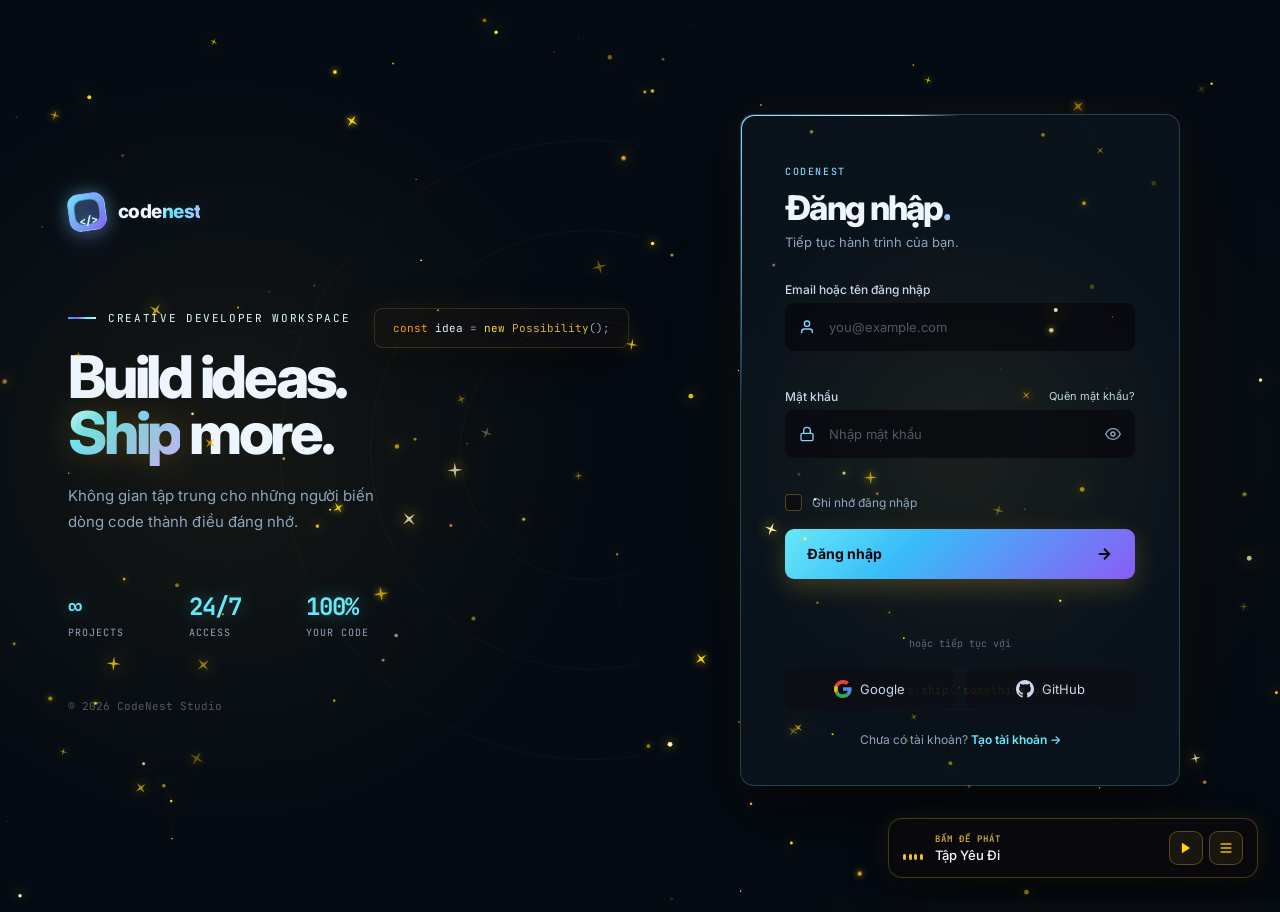
==== commit d66ca975: "Update website" ====
--- a/index.html
+++ b/index.html
@@ -31,6 +31,7 @@
           <h1 class="hero-title">Build ideas.<br><span class="accent-text">Ship</span> more.</h1>
           <p class="hero-desc">Không gian tập trung cho những người biến dòng code thành điều đáng nhớ.</p>
         </div>
+
         <div class="hero-stats">
           <div class="stat-item">
             <span class="stat-num">∞</span>
@@ -49,16 +50,10 @@
         </div>
         <p class="hero-copy-small">© 2026 CodeNest Studio</p>
       </div>
-      <div class="hero-deco" aria-hidden="true">
-        <div class="deco-ring deco-ring-1"></div>
-        <div class="deco-ring deco-ring-2"></div>
-        <div class="deco-ring deco-ring-3"></div>
-        <div class="code-float code-float-1">
-          <span class="cf-kw">const</span> <span class="cf-var">idea</span> = <span class="cf-fn">new</span> <span class="cf-cls">Possibility</span>();
-        </div>
-        <div class="code-float code-float-2">
-          idea.<span class="cf-fn">ship</span>(<span class="cf-str">'something great'</span>);
-        </div>
+      <div class="hero-deco">
+        <div class="deco-ring deco-ring-1" aria-hidden="true"></div>
+        <div class="deco-ring deco-ring-2" aria-hidden="true"></div>
+        <div class="deco-ring deco-ring-3" aria-hidden="true"></div>
       </div>
     </section>
 
@@ -66,7 +61,7 @@
     <section class="auth-panel" aria-label="Xác thực">
       <div class="auth-card" id="authCard">
         <div class="card-header">
-          <span class="card-mode-tag" id="cardModeTag">WELCOME BACK</span>
+          <span class="card-mode-tag" id="cardModeTag">CODENEST</span>
           <h2 class="card-title" id="cardTitle">Đăng nhập<span class="accent">.</span></h2>
           <p class="card-sub" id="cardSub">Tiếp tục hành trình của bạn.</p>
         </div>
@@ -95,9 +90,9 @@
                 <svg width="16" height="16" viewBox="0 0 24 24" fill="none" stroke="currentColor" stroke-width="2"><rect x="3" y="11" width="18" height="11" rx="2"/><path d="M7 11V7a5 5 0 0 1 10 0v4"/></svg>
               </span>
               <input id="passwordInput" class="field-input" type="password" placeholder="Nhập mật khẩu" minlength="6" autocomplete="current-password" required>
-              <button class="toggle-pw" type="button" id="togglePw" aria-label="Hiện/ẩn mật khẩu">
+              <button class="toggle-pw" type="button" id="togglePw" aria-label="Hiện mật khẩu" aria-pressed="false" title="Hiện mật khẩu">
                 <svg class="eye-open" width="16" height="16" viewBox="0 0 24 24" fill="none" stroke="currentColor" stroke-width="2"><path d="M1 12s4-8 11-8 11 8 11 8-4 8-11 8-11-8-11-8z"/><circle cx="12" cy="12" r="3"/></svg>
-                <svg class="eye-closed" width="16" height="16" viewBox="0 0 24 24" fill="none" stroke="currentColor" stroke-width="2" style="display:none"><path d="M17.94 17.94A10.07 10.07 0 0 1 12 20c-7 0-11-8-11-8a18.45 18.45 0 0 1 5.06-5.94"/><path d="M9.9 4.24A9.12 9.12 0 0 1 12 4c7 0 11 8 11 8a18.5 18.5 0 0 1-2.16 3.19"/><line x1="1" y1="1" x2="23" y2="23"/></svg>
+                <svg class="eye-closed" width="16" height="16" viewBox="0 0 24 24" fill="none" stroke="currentColor" stroke-width="2" stroke-linecap="round" stroke-linejoin="round"><path d="M2 9c2.7 4 6 6 10 6s7.3-2 10-6"/><path d="m5 15-1 1.5M9 16.5l-.3 1.7m6.6-1.7.3 1.7m3.4-3.5 1 1.5"/></svg>
               </button>
             </div>
             <p class="field-err" id="passwordErr" role="alert"></p>
@@ -111,6 +106,10 @@
                 <svg width="16" height="16" viewBox="0 0 24 24" fill="none" stroke="currentColor" stroke-width="2"><rect x="3" y="11" width="18" height="11" rx="2"/><path d="M7 11V7a5 5 0 0 1 10 0v4"/></svg>
               </span>
               <input id="confirmInput" class="field-input" type="password" placeholder="Nhập lại mật khẩu" minlength="6" autocomplete="new-password">
+              <button class="toggle-pw" type="button" id="toggleConfirmPw" aria-label="Hiện mật khẩu xác nhận" aria-pressed="false" title="Hiện mật khẩu">
+                <svg class="eye-open" width="16" height="16" viewBox="0 0 24 24" fill="none" stroke="currentColor" stroke-width="2"><path d="M1 12s4-8 11-8 11 8 11 8-4 8-11 8-11-8-11-8z"/><circle cx="12" cy="12" r="3"/></svg>
+                <svg class="eye-closed" width="16" height="16" viewBox="0 0 24 24" fill="none" stroke="currentColor" stroke-width="2" stroke-linecap="round" stroke-linejoin="round"><path d="M2 9c2.7 4 6 6 10 6s7.3-2 10-6"/><path d="m5 15-1 1.5M9 16.5l-.3 1.7m6.6-1.7.3 1.7m3.4-3.5 1 1.5"/></svg>
+              </button>
             </div>
             <p class="field-err" id="confirmErr" role="alert"></p>
           </div>
@@ -134,14 +133,14 @@
         <div class="card-divider"><span>hoặc tiếp tục với</span></div>
 
         <div class="social-btns">
-          <button class="social-btn" type="button">
+          <a class="social-btn" href="/api/auth/google" aria-label="Đăng nhập bằng Google">
             <svg width="18" height="18" viewBox="0 0 24 24"><path fill="#EA4335" d="M5.266 9.765A7.077 7.077 0 0 1 12 4.909c1.69 0 3.218.6 4.418 1.582L19.91 3C17.782 1.145 15.055 0 12 0 7.27 0 3.198 2.698 1.24 6.65l4.026 3.115Z"/><path fill="#34A853" d="M16.04 18.013c-1.09.703-2.474 1.078-4.04 1.078a7.077 7.077 0 0 1-6.723-4.823l-4.04 3.067A11.965 11.965 0 0 0 12 24c2.933 0 5.735-1.043 7.834-3l-3.793-2.987Z"/><path fill="#4A90E2" d="M19.834 21c2.195-2.048 3.62-5.096 3.62-9 0-.71-.109-1.473-.272-2.182H12v4.637h6.436c-.317 1.559-1.17 2.766-2.395 3.558L19.834 21Z"/><path fill="#FBBC05" d="M5.277 14.268A7.12 7.12 0 0 1 4.909 12c0-.782.125-1.533.357-2.235L1.24 6.65A11.934 11.934 0 0 0 0 12c0 1.92.445 3.73 1.237 5.335l4.04-3.067Z"/></svg>
             Google
-          </button>
-          <button class="social-btn" type="button">
+          </a>
+          <a class="social-btn" href="/api/auth/github" aria-label="Đăng nhập bằng GitHub">
             <svg width="18" height="18" viewBox="0 0 24 24" fill="currentColor"><path d="M12 0C5.374 0 0 5.373 0 12c0 5.302 3.438 9.8 8.207 11.387.599.111.793-.261.793-.577v-2.234c-3.338.726-4.033-1.416-4.033-1.416-.546-1.387-1.333-1.756-1.333-1.756-1.089-.745.083-.729.083-.729 1.205.084 1.839 1.237 1.839 1.237 1.07 1.834 2.807 1.304 3.492.997.107-.775.418-1.305.762-1.604-2.665-.305-5.467-1.334-5.467-5.931 0-1.311.469-2.381 1.236-3.221-.124-.303-.535-1.524.117-3.176 0 0 1.008-.322 3.301 1.23A11.509 11.509 0 0 1 12 5.803c1.02.005 2.047.138 3.006.404 2.291-1.552 3.297-1.23 3.297-1.23.653 1.653.242 2.874.118 3.176.77.84 1.235 1.911 1.235 3.221 0 4.609-2.807 5.624-5.479 5.921.43.372.823 1.102.823 2.222v3.293c0 .319.192.694.801.576C20.566 21.797 24 17.3 24 12c0-6.627-5.373-12-12-12z"/></svg>
             GitHub
-          </button>
+          </a>
         </div>
 
         <p class="toggle-mode" id="toggleMode">
@@ -151,6 +150,19 @@
     </section>
   </main>
 
+  <div class="floating-code-layer" aria-label="Các đoạn code chuyển động">
+    <div class="code-float code-float-1" role="group" tabindex="0" aria-label="Đoạn code trang trí, có thể kéo">
+      <span class="cf-kw">const</span> <span class="cf-var">idea</span> = <span class="cf-fn">new</span> <span class="cf-cls">Possibility</span>();
+    </div>
+    <div class="code-float code-float-2" role="group" tabindex="0" aria-label="Đoạn code trang trí, có thể kéo">
+      idea.<span class="cf-fn">ship</span>(<span class="cf-str">'something great'</span>);
+    </div>
+    <div class="code-float code-float-3" role="group" tabindex="0" aria-label="Đoạn code trang trí, có thể kéo">
+      <span class="cf-kw">function</span> <span class="cf-fn">create</span>() { <span class="cf-kw">return</span> <span class="cf-str">'magic'</span>; }
+    </div>
+  </div>
+
+  <script src="theme.js"></script>
   <script src="app.js"></script>
 </body>
 </html>
--- a/app.css
+++ b/app.css
@@ -19,34 +19,34 @@
 }
 
 :root {
-  --bg:           #060608;
-  --bg-deep:      #030304;
-  --surface:      #0d0d12;
-  --surface-2:    #13131a;
-  --surface-card: rgba(14, 14, 19, 0.78);
-  
-  /* Gold Palette */
-  --gold:         #d4af37;
-  --gold-light:   #fae38c;
-  --gold-bright:  #ffd700;
-  --gold-deep:    #996515;
-  --gold-glow:    rgba(212, 175, 55, 0.35);
-  --gold-subtle:  rgba(212, 175, 55, 0.08);
-  --gold-border:  rgba(212, 175, 55, 0.22);
-  --gold-border-focus: rgba(250, 227, 140, 0.65);
-  
+  --bg:           #050b13;
+  --bg-deep:      #020811;
+  --surface:      #0d1724;
+  --surface-2:    #101d2d;
+  --surface-card: rgba(12, 20, 31, 0.8);
+
+  /* Professional cyan-violet palette */
+  --gold:         #7dd3fc;
+  --gold-light:   #dff8ff;
+  --gold-bright:  #67e8f9;
+  --gold-deep:    #0ea5e9;
+  --gold-glow:    rgba(103, 232, 249, 0.38);
+  --gold-subtle:  rgba(103, 232, 249, 0.08);
+  --gold-border:  rgba(125, 211, 252, 0.24);
+  --gold-border-focus: rgba(165, 180, 252, 0.7);
+
   /* Gradients */
-  --gold-gradient: linear-gradient(135deg, #c59b27 0%, #fef3b5 28%, #d4af37 55%, #fae38c 80%, #996515 100%);
-  --gold-text-grad: linear-gradient(135deg, #fff5c0 0%, #ffd700 35%, #d4af37 70%, #aa771c 100%);
-  --gold-btn: linear-gradient(135deg, #f7d46b 0%, #d4af37 45%, #b38218 100%);
-  --gold-btn-hover: linear-gradient(135deg, #fff1b0 0%, #fae38c 50%, #d4af37 100%);
-  
-  --ink:          #f7f7fa;
-  --ink-dim:      #c8c8d4;
-  --muted:        #848496;
-  --err:          #ff5e5e;
-  --success:      #4ade80;
-  
+  --gold-gradient: linear-gradient(135deg, #38bdf8 0%, #8b5cf6 32%, #67e8f9 62%, #dbeafe 100%);
+  --gold-text-grad: linear-gradient(135deg, #ecfeff 0%, #67e8f9 28%, #7dd3fc 52%, #c4b5fd 100%);
+  --gold-btn: linear-gradient(135deg, #67e8f9 0%, #38bdf8 35%, #8b5cf6 100%);
+  --gold-btn-hover: linear-gradient(135deg, #dff8ff 0%, #a5f3fc 32%, #67e8f9 64%, #8b5cf6 100%);
+
+  --ink:          #edf6ff;
+  --ink-dim:      #c9d7ea;
+  --muted:        #8ea5bd;
+  --err:          #ff6b7d;
+  --success:      #39d0b1;
+
   --mono:         'JetBrains Mono', monospace;
   --sans:         'Inter', -apple-system, BlinkMacSystemFont, sans-serif;
   --radius:       14px;
@@ -163,30 +163,41 @@
   border-radius: 50%;
   pointer-events: none;
   transform: translate(-50%, -50%);
+  background: radial-gradient(circle, rgba(255, 215, 0, 0.38) 0%, rgba(212, 175, 55, 0.18) 28%, rgba(212, 175, 55, 0.06) 50%, transparent 72%);
+  box-shadow: 0 0 18px var(--gold-glow), 0 0 42px rgba(255, 215, 0, 0.18);
   transition: width 0.24s cubic-bezier(0.16, 1, 0.3, 1),
               height 0.24s cubic-bezier(0.16, 1, 0.3, 1),
               background 0.24s ease,
               border-color 0.24s ease,
-              box-shadow 0.24s ease;
-  box-shadow: 0 0 14px var(--gold-glow);
+              box-shadow 0.24s ease,
+              opacity 0.24s ease;
+}
+.cursor::before {
+  content: '';
+  position: absolute;
+  inset: -10px;
+  border-radius: 50%;
+  background: radial-gradient(circle, rgba(255, 215, 0, 0.18), rgba(212, 175, 55, 0.08) 40%, transparent 72%);
+  filter: blur(8px);
+  opacity: 0.9;
 }
 .cursor-dot {
   position: fixed;
   z-index: 10001;
   width: 5px;
   height: 5px;
-  background: var(--gold-bright);
+  background: radial-gradient(circle, #fffde8 0%, var(--gold-bright) 55%, rgba(255, 215, 0, 0.6) 100%);
   border-radius: 50%;
   pointer-events: none;
   transform: translate(-50%, -50%);
-  box-shadow: 0 0 10px var(--gold-bright);
+  box-shadow: 0 0 12px rgba(255, 215, 0, 0.9), 0 0 20px rgba(255, 215, 0, 0.5);
 }
 .cursor.hovered {
   width: 54px;
   height: 54px;
   border-color: var(--gold-bright);
-  background: rgba(212, 175, 55, 0.1);
-  box-shadow: 0 0 24px var(--gold-glow);
+  background: radial-gradient(circle, rgba(255, 239, 169, 0.34) 0%, rgba(212, 175, 55, 0.14) 32%, rgba(212, 175, 55, 0.04) 62%, transparent 74%);
+  box-shadow: 0 0 26px var(--gold-glow), 0 0 52px rgba(255, 215, 0, 0.22);
 }
 .cursor.clicking {
   width: 24px;
@@ -229,9 +240,12 @@
 
 /* ---------- Auth Layout ---------- */
 .auth-root {
+  position: relative;
+  z-index: 2;
   display: grid;
   grid-template-columns: 1fr 1fr;
   min-height: 100vh;
+  pointer-events: none;
   opacity: 0;
   animation: pageFadeIn 0.7s cubic-bezier(0.16, 1, 0.3, 1) forwards;
 }
@@ -261,6 +275,13 @@
 .hero-inner {
   position: relative;
   z-index: 2;
+  pointer-events: none;
+}
+.hero-inner > * {
+  pointer-events: none;
+}
+.hero-inner .brand {
+  pointer-events: auto;
 }
 
 /* Brand */
@@ -279,29 +300,55 @@
   transform: translateY(-2px);
 }
 .brand-icon {
+  position: relative;
   width: 38px;
   height: 38px;
   display: grid;
   place-items: center;
-  border: 1.5px solid var(--gold);
-  color: var(--gold-bright);
+  border-radius: 12px;
+  background: linear-gradient(135deg, #67e8f9 0%, #8b5cf6 100%);
+  box-shadow: 0 0 18px rgba(103, 232, 249, 0.4), 0 10px 26px rgba(139, 92, 246, 0.18);
+  transform: rotate(-8deg);
+  overflow: hidden;
+  border: 1px solid rgba(255, 255, 255, 0.12);
+  font-size: 0;
+  line-height: 0;
+  color: transparent;
+  transition: var(--trans);
+}
+.brand-icon::before {
+  content: '';
+  position: absolute;
+  inset: 5px;
+  border-radius: 9px;
+  background: rgba(3, 7, 18, 0.68);
+  border: 1px solid rgba(125, 211, 252, 0.55);
+}
+.brand-icon::after {
+  content: '</>';
+  position: relative;
+  z-index: 1;
   font-family: var(--mono);
   font-size: 11px;
-  font-weight: 700;
-  border-radius: 8px;
-  background: rgba(212, 175, 55, 0.06);
-  box-shadow: 0 0 16px rgba(212, 175, 55, 0.25);
-  transition: var(--trans);
+  font-weight: 800;
+  letter-spacing: -0.08em;
+  color: #dff8ff;
+  text-shadow: 0 0 10px rgba(103, 232, 249, 0.75);
 }
 .brand:hover .brand-icon {
-  box-shadow: 0 0 24px rgba(212, 175, 55, 0.5);
-  border-color: var(--gold-bright);
+  box-shadow: 0 0 26px rgba(103, 232, 249, 0.48), 0 18px 28px rgba(139, 92, 246, 0.22);
+  transform: rotate(-6deg) translateY(-1px);
 }
 .brand-name {
   letter-spacing: -0.03em;
+  font-weight: 800;
 }
 .accent {
-  color: var(--gold);
+  background: linear-gradient(135deg, #dff8ff 0%, #67e8f9 35%, #c4b5fd 100%);
+  -webkit-background-clip: text;
+  background-clip: text;
+  color: transparent;
+  text-shadow: 0 0 18px rgba(103, 232, 249, 0.22);
 }
 
 /* Hero Typography */
@@ -392,6 +439,7 @@
   height: 100%;
   pointer-events: none;
   overflow: hidden;
+  z-index: 1;
 }
 .deco-ring {
   position: absolute;
@@ -428,8 +476,17 @@
 }
 
 /* Floating Code Snippets */
+.floating-code-layer {
+  position: fixed;
+  inset: 0;
+  z-index: 1;
+  overflow: hidden;
+  pointer-events: none;
+}
 .code-float {
   position: absolute;
+  left: 0;
+  top: 0;
   font-family: var(--mono);
   font-size: 11px;
   padding: 12px 18px;
@@ -441,20 +498,21 @@
   color: var(--muted);
   border-radius: 8px;
   box-shadow: 0 12px 36px rgba(0, 0, 0, 0.5), 0 0 20px rgba(212, 175, 55, 0.08);
-}
-.code-float-1 {
-  top: 18%;
-  right: 12%;
-  animation: floatUp 7s ease-in-out infinite;
-}
-.code-float-2 {
-  bottom: 20%;
-  right: 8%;
-  animation: floatUp 7s 2.5s ease-in-out infinite;
-}
-@keyframes floatUp {
-  0%, 100% { transform: translateY(0); }
-  50%      { transform: translateY(-12px); }
+  pointer-events: auto;
+  cursor: grab;
+  touch-action: none;
+  user-select: none;
+  -webkit-user-select: none;
+  transition: border-color 0.2s ease, box-shadow 0.2s ease;
+}
+.code-float:hover,
+.code-float:focus-visible {
+  border-color: var(--gold-border-focus);
+  box-shadow: 0 12px 36px rgba(0, 0, 0, 0.5), 0 0 24px var(--gold-glow);
+  outline: none;
+}
+.code-float.is-dragging {
+  cursor: grabbing;
 }
 .cf-kw  { color: #f59e0b; }
 .cf-var { color: var(--gold-light); }
@@ -474,6 +532,7 @@
 /* ---------- Auth Card ---------- */
 .auth-card {
   position: relative;
+  pointer-events: auto;
   width: 100%;
   max-width: 440px;
   padding: 44px 44px 38px;
@@ -616,6 +675,54 @@
 .field-wrap:focus-within .field-icon {
   color: var(--gold-bright);
 }
+.field-wrap.password-reveal::after,
+.field-wrap.password-conceal::after {
+  content: '';
+  position: absolute;
+  inset: 0;
+  z-index: 2;
+  background: linear-gradient(105deg, transparent 20%, rgba(255, 255, 255, 0.16) 48%, transparent 76%);
+  pointer-events: none;
+  animation: passwordRevealSweep 0.48s cubic-bezier(0.16, 1, 0.3, 1) both;
+}
+.field-wrap.password-conceal::after {
+  animation-name: passwordConcealSweep;
+}
+.password-particle {
+  position: absolute;
+  z-index: 3;
+  width: var(--particle-size);
+  height: var(--particle-size);
+  border-radius: 50%;
+  background: var(--particle-color);
+  box-shadow: 0 0 8px var(--particle-color), 0 0 14px rgba(103, 232, 249, 0.55);
+  pointer-events: none;
+  animation: passwordParticleBurst 620ms cubic-bezier(0.16, 1, 0.3, 1) var(--particle-delay) both;
+}
+@keyframes passwordParticleBurst {
+  0% {
+    opacity: 0;
+    transform: translate(-50%, -50%) scale(0.2);
+  }
+  18% {
+    opacity: 1;
+    transform: translate(-50%, -50%) scale(1.25);
+  }
+  100% {
+    opacity: 0;
+    transform: translate(calc(-50% + var(--particle-x)), calc(-50% + var(--particle-y))) scale(0);
+  }
+}
+@keyframes passwordRevealSweep {
+  from { opacity: 0; transform: translateX(-35%); }
+  35% { opacity: 1; }
+  to { opacity: 0; transform: translateX(35%); }
+}
+@keyframes passwordConcealSweep {
+  from { opacity: 0; transform: translateX(35%); }
+  35% { opacity: 1; }
+  to { opacity: 0; transform: translateX(-35%); }
+}
 
 .field-input {
   flex: 1;
@@ -631,8 +738,22 @@
 .field-input::placeholder {
   color: #555564;
 }
+.field-input:autofill {
+  box-shadow: 0 0 0 1000px rgba(8, 8, 12, 0.96) inset;
+  -webkit-text-fill-color: var(--ink);
+  caret-color: var(--gold-bright);
+}
+.field-input:-webkit-autofill,
+.field-input:-webkit-autofill:hover,
+.field-input:-webkit-autofill:focus,
+.field-input:-webkit-autofill:active {
+  -webkit-box-shadow: 0 0 0 1000px rgba(8, 8, 12, 0.96) inset;
+  -webkit-text-fill-color: var(--ink);
+  caret-color: var(--gold-bright);
+}
 
 .toggle-pw {
+  position: relative;
   width: 44px;
   height: 100%;
   display: flex;
@@ -643,10 +764,68 @@
   color: var(--muted);
   cursor: pointer;
   flex-shrink: 0;
-  transition: color 0.2s;
+  overflow: hidden;
+  transition: color 0.2s, background 0.2s, transform 0.2s;
 }
 .toggle-pw:hover {
   color: var(--gold-bright);
+  background: rgba(212, 175, 55, 0.08);
+}
+.toggle-pw:active {
+  transform: scale(0.9);
+}
+.toggle-pw:focus-visible {
+  outline: 2px solid var(--gold-bright);
+  outline-offset: -4px;
+  border-radius: 6px;
+}
+.toggle-pw svg {
+  position: absolute;
+  transition: opacity 0.2s ease, transform 0.28s cubic-bezier(0.16, 1, 0.3, 1), filter 0.2s ease;
+}
+.toggle-pw .eye-open {
+  opacity: 1;
+  transform: scale(1) rotate(0);
+}
+.toggle-pw .eye-open circle {
+  transform-box: fill-box;
+  transform-origin: center;
+  transition: transform 0.24s ease, opacity 0.2s ease;
+}
+.toggle-pw.is-visible .eye-open circle {
+  transform: scale(0.55);
+  opacity: 0;
+}
+.toggle-pw .eye-closed {
+  opacity: 0;
+  transform: scale(0.65) rotate(-35deg);
+}
+.toggle-pw.is-visible .eye-open {
+  opacity: 0;
+  transform: scale(0.65) rotate(35deg);
+}
+.toggle-pw.is-visible .eye-closed {
+  opacity: 1;
+  transform: scale(1) rotate(0);
+  filter: drop-shadow(0 0 5px var(--gold-glow));
+}
+.toggle-pw.eye-closing .eye-closed {
+  animation: eyeBlinkClose 0.42s cubic-bezier(0.2, 0.8, 0.2, 1) both;
+}
+.toggle-pw.eye-opening .eye-open {
+  animation: eyeBlinkOpen 0.42s cubic-bezier(0.2, 0.8, 0.2, 1) both;
+}
+@keyframes eyeBlinkClose {
+  0% { opacity: 0; transform: scaleY(0.15) scaleX(0.8) rotate(-8deg); }
+  38% { opacity: 1; transform: scaleY(0.18) scaleX(1.08) rotate(3deg); }
+  72% { opacity: 1; transform: scaleY(1.12) scaleX(0.96) rotate(-1deg); }
+  100% { opacity: 1; transform: scale(1) rotate(0); }
+}
+@keyframes eyeBlinkOpen {
+  0% { opacity: 0; transform: scaleY(0.18) scaleX(0.82) rotate(8deg); }
+  38% { opacity: 1; transform: scaleY(1.12) scaleX(1.08) rotate(-3deg); }
+  72% { opacity: 1; transform: scaleY(0.94) scaleX(0.97) rotate(1deg); }
+  100% { opacity: 1; transform: scale(1) rotate(0); }
 }
 
 .field-err {
@@ -814,6 +993,7 @@
   color: var(--ink-dim);
   font-size: 13px;
   font-family: var(--sans);
+  text-decoration: none;
   cursor: pointer;
   transition: var(--trans);
 }
@@ -826,6 +1006,10 @@
 }
 .social-btn:active {
   transform: translateY(0);
+}
+.social-btn:focus-visible {
+  outline: 2px solid var(--gold-light);
+  outline-offset: 3px;
 }
 
 /* ---------- Toggle Mode Link ---------- */
@@ -873,7 +1057,8 @@
   .hero-desc { display: none; }
   .hero-stats { margin-bottom: 0; }
   .hero-copy-small { display: none; }
-  .deco-ring, .code-float { display: none; }
+  .hero-deco { display: none; }
+  .code-float { font-size: 9px; padding: 8px 11px; }
   .auth-panel { padding: 40px 24px; }
 }
 
